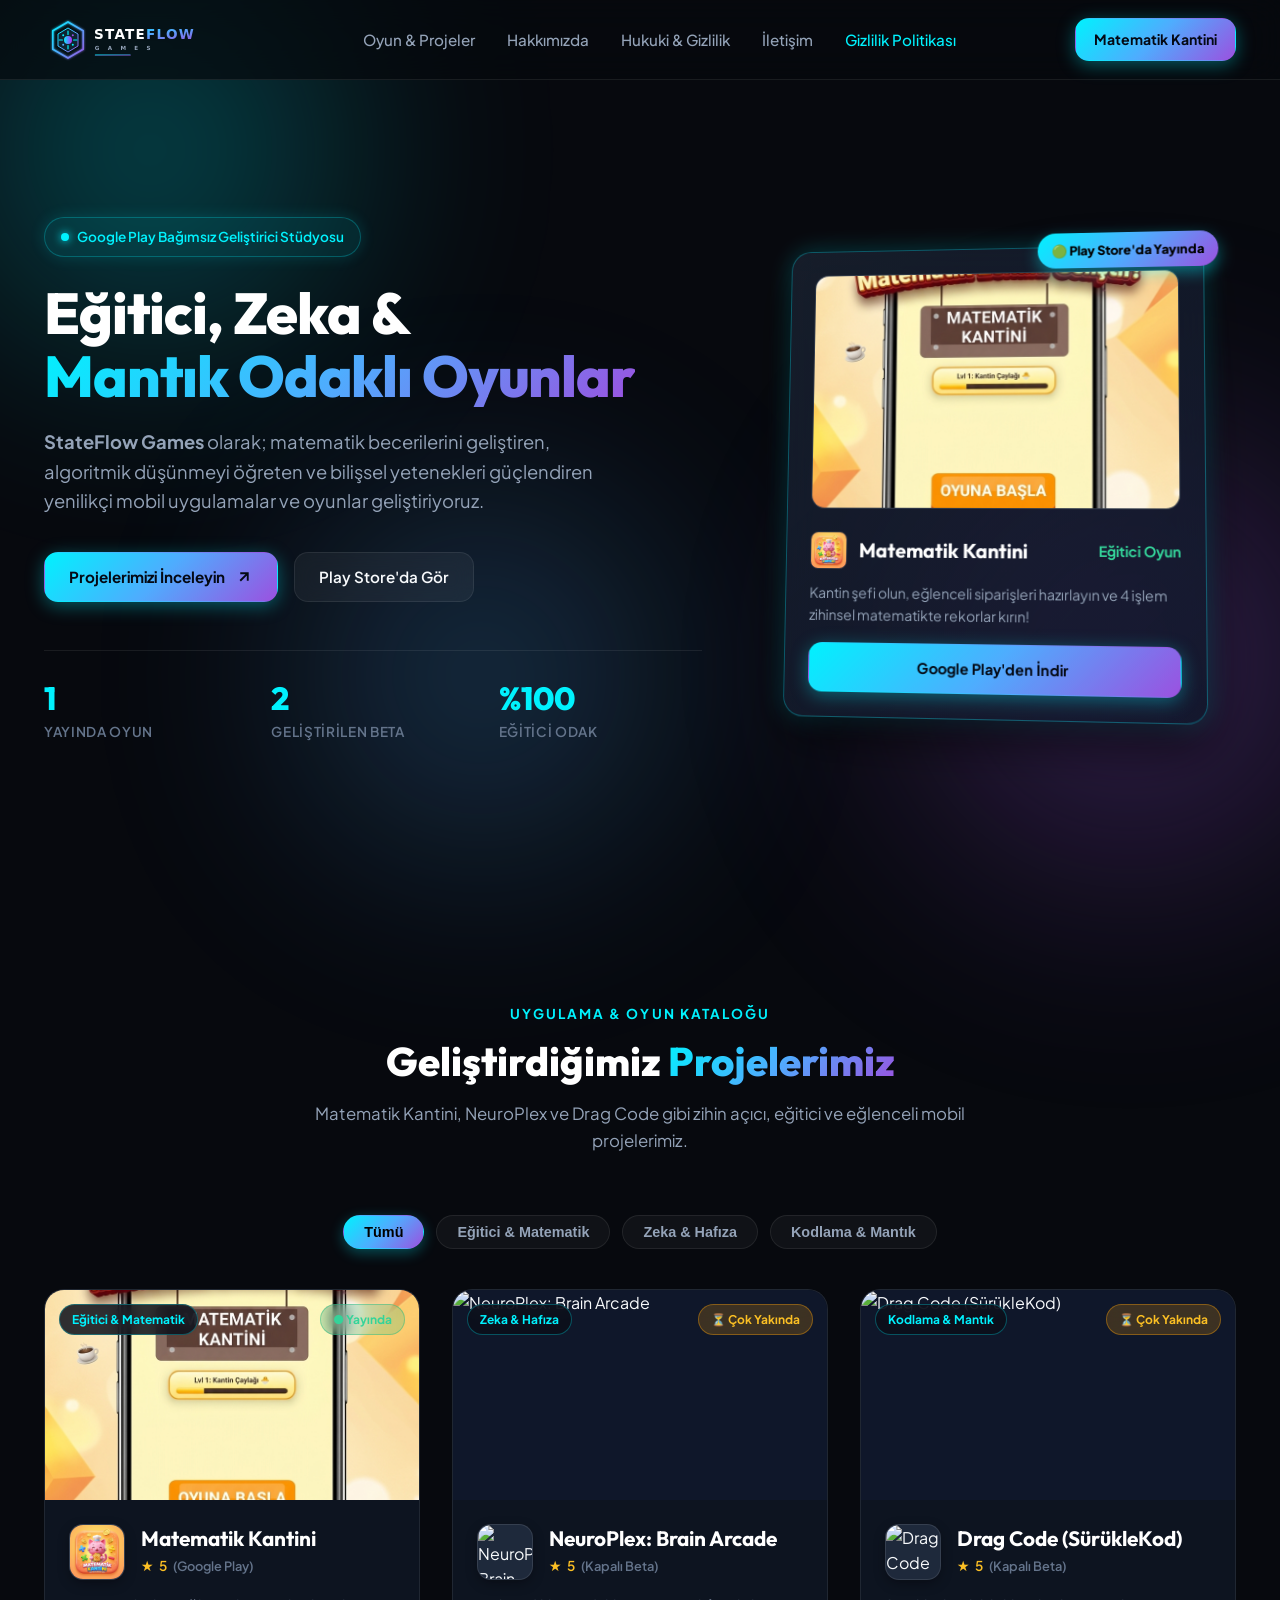
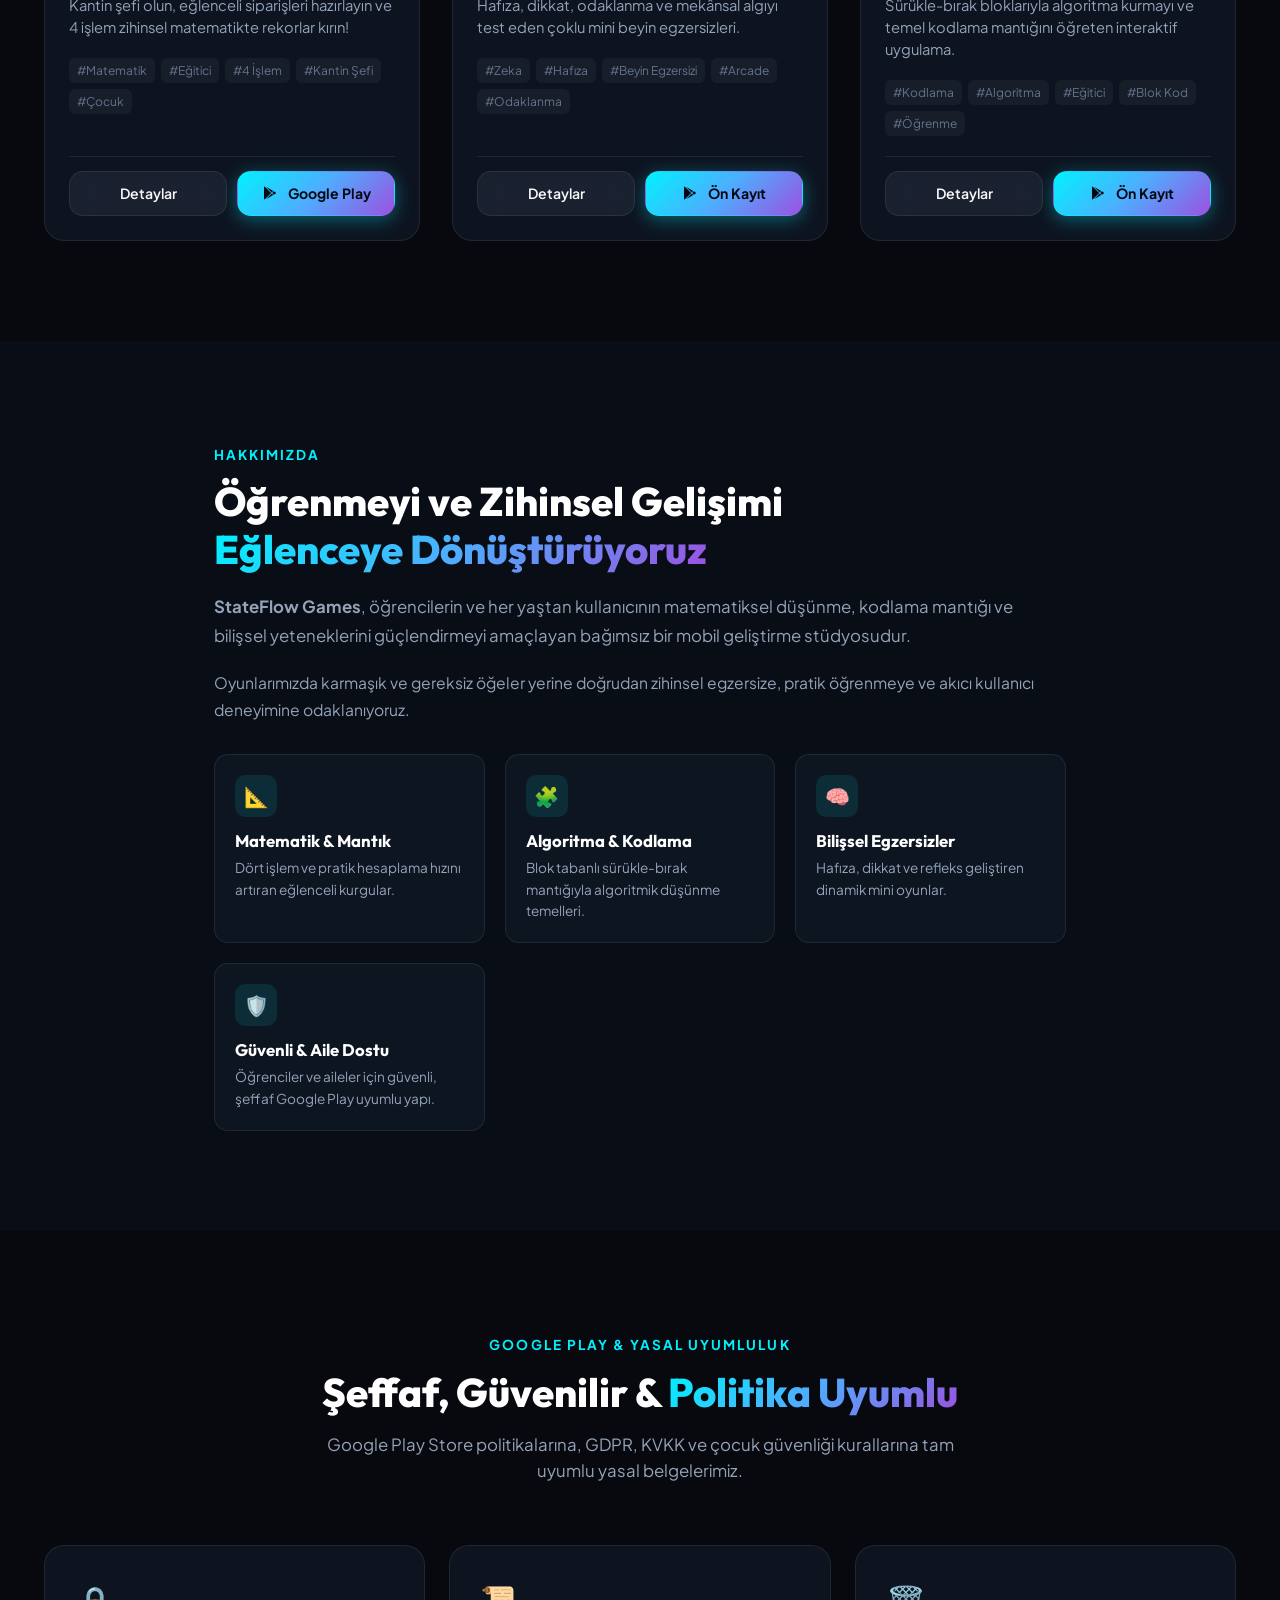
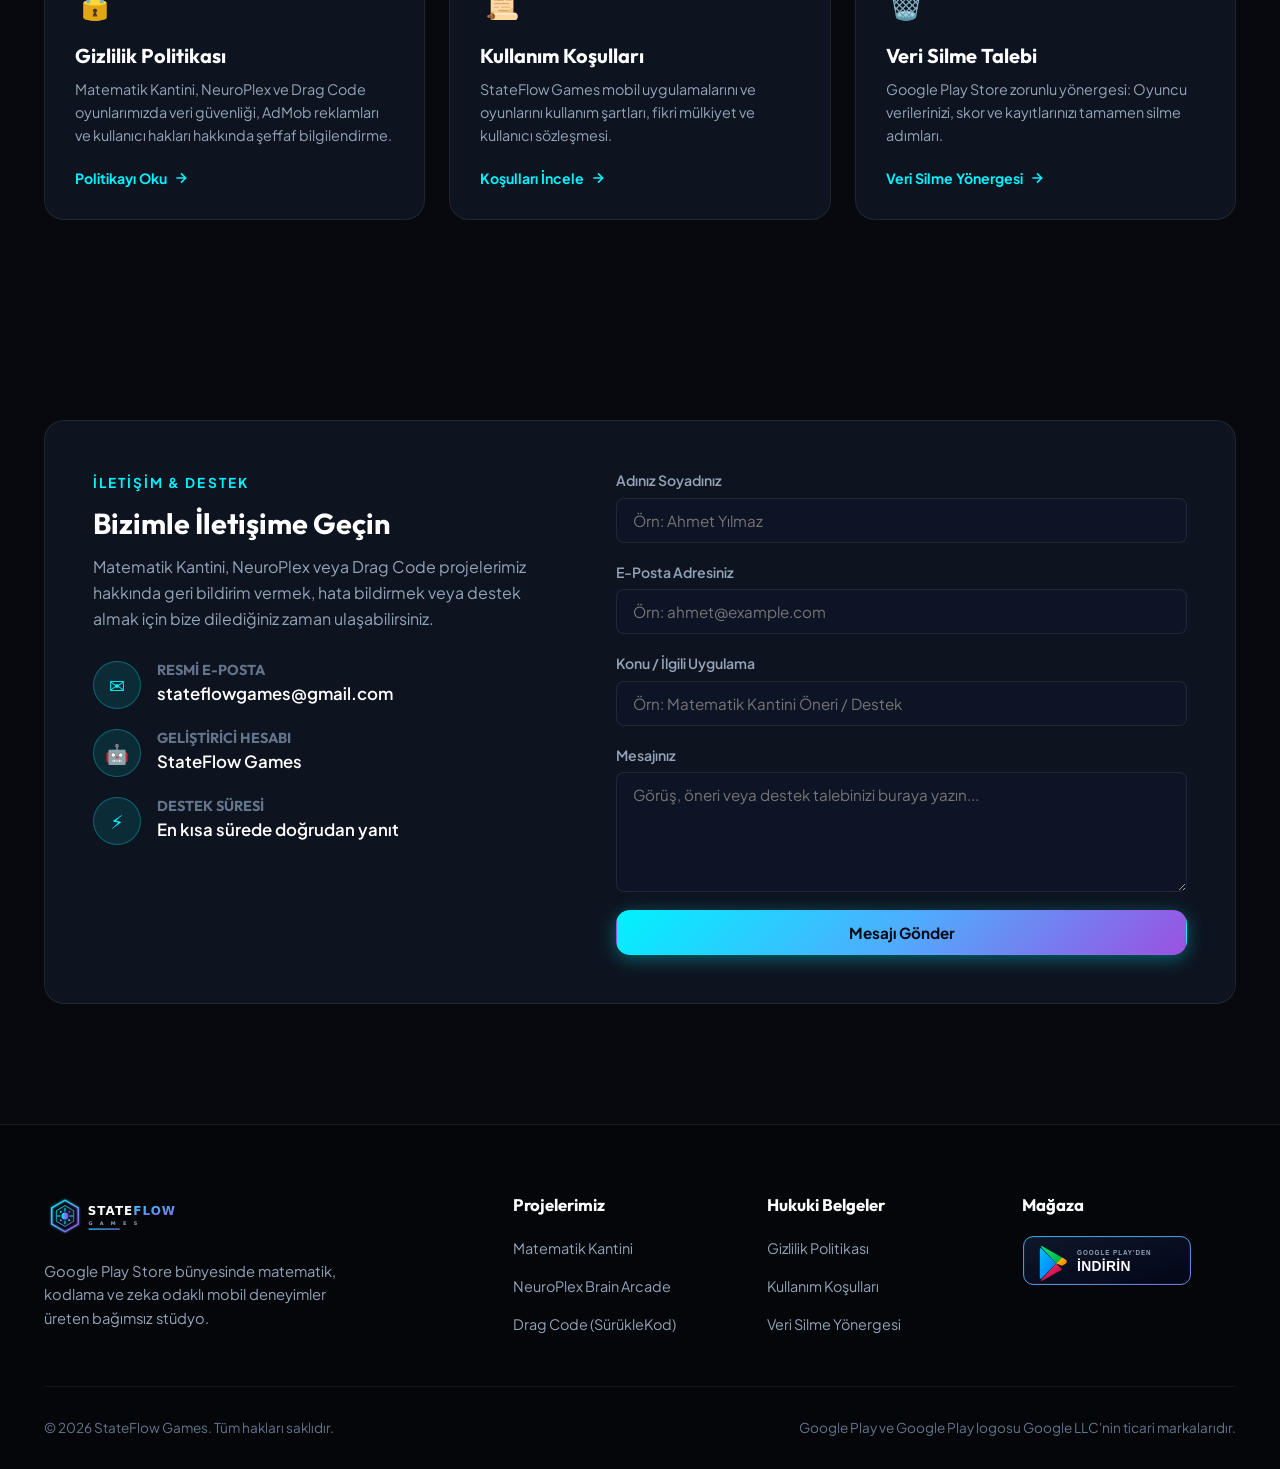
==== index.html @ de021326 "StateFlow Games ilk yayin" ====
<!DOCTYPE html>
<html lang="tr">
<head>
  <meta charset="UTF-8">
  <meta name="viewport" content="width=device-width, initial-scale=1.0">
  <title>StateFlow Games | Eğitici, Zeka & Mantık Mobil Oyunları</title>
  <meta name="description" content="StateFlow Games - Matematik Kantini, NeuroPlex ve Drag Code gibi eğitici, zeka geliştirici ve algoritmik mobil oyun ve uygulamalar.">
  <meta name="keywords" content="StateFlow Games, Matematik Kantini, Neuroplex, Drag Code, Sürükle Kod, Eğitici Oyunlar, Google Play Games">
  
  <!-- Open Graph / Meta -->
  <meta property="og:type" content="website">
  <meta property="og:title" content="StateFlow Games | Mobil Oyun & Uygulama Geliştiricisi">
  <meta property="og:description" content="Matematik, kodlama, zeka ve mantık odaklı mobil oyunlarımızı keşfedin.">
  <meta property="og:image" content="assets/logo.svg">

  <!-- Google Fonts -->
  <link rel="preconnect" href="https://fonts.googleapis.com">
  <link rel="preconnect" href="https://fonts.gstatic.com" crossorigin>
  <link href="https://fonts.googleapis.com/css2?family=Outfit:wght@400;600;700;800;900&family=Plus+Jakarta+Sans:wght@400;500;600;700;800&display=swap" rel="stylesheet">

  <!-- CSS -->
  <link rel="stylesheet" href="css/style.css">
  <link rel="icon" type="image/svg+xml" href="assets/logo.svg">
</head>
<body>

  <!-- Ambient Glow Effects -->
  <div class="ambient-glow glow-1"></div>
  <div class="ambient-glow glow-2"></div>
  <div class="ambient-glow glow-3"></div>

  <!-- Header -->
  <header class="header">
    <div class="container nav-container">
      <a href="index.html" class="logo-wrapper">
        <img src="assets/logo.svg" alt="StateFlow Games Logo" class="logo-img">
      </a>

      <nav>
        <ul class="nav-menu">
          <li><a href="#games" class="nav-link">Oyun & Projeler</a></li>
          <li><a href="#about" class="nav-link">Hakkımızda</a></li>
          <li><a href="#legal" class="nav-link">Hukuki & Gizlilik</a></li>
          <li><a href="#contact" class="nav-link">İletişim</a></li>
          <li><a href="privacy-policy.html" class="nav-link" style="color: var(--accent-cyan);">Gizlilik Politikası</a></li>
        </ul>
      </nav>

      <div class="nav-actions">
        <a href="https://play.google.com/store/apps/details?id=com.muratiumlabs.matematikkantini" target="_blank" rel="noopener noreferrer" class="btn btn-primary" style="padding: 9px 18px; font-size: 0.88rem;">
          Matematik Kantini
        </a>
        <button class="mobile-toggle" aria-label="Menüyü Aç">☰</button>
      </div>
    </div>
  </header>

  <!-- Hero Section -->
  <section class="hero">
    <div class="container hero-grid">
      <div class="hero-content">
        <div class="hero-badge">
          <span class="hero-badge-dot"></span>
          <span>Google Play Bağımsız Geliştirici Stüdyosu</span>
        </div>

        <h1 class="hero-title">
          Eğitici, Zeka & <br>
          <span class="gradient-text">Mantık Odaklı Oyunlar</span>
        </h1>

        <p class="hero-description">
          <strong>StateFlow Games</strong> olarak; matematik becerilerini geliştiren, algoritmik düşünmeyi öğreten ve bilişsel yetenekleri güçlendiren yenilikçi mobil uygulamalar ve oyunlar geliştiriyoruz.
        </p>

        <div class="hero-cta">
          <a href="#games" class="btn btn-primary">
            <span>Projelerimizi İnceleyin</span>
            <svg width="18" height="18" viewBox="0 0 24 24" fill="none" stroke="currentColor" stroke-width="2.5"><path d="M7 17l9.2-9.2M17 17V7H7"/></svg>
          </a>
          <a href="https://play.google.com/store/apps/details?id=com.muratiumlabs.matematikkantini" target="_blank" rel="noopener noreferrer" class="btn btn-secondary">
            <span>Play Store'da Gör</span>
          </a>
        </div>

        <div class="hero-stats">
          <div class="stat-item">
            <h3>1</h3>
            <p>Yayında Oyun</p>
          </div>
          <div class="stat-item">
            <h3>2</h3>
            <p>Geliştirilen Beta</p>
          </div>
          <div class="stat-item">
            <h3>%100</h3>
            <p>Eğitici Odak</p>
          </div>
        </div>
      </div>

      <!-- Hero Visual Card: Matematik Kantini -->
      <div class="hero-visual">
        <div class="visual-card-main">
          <span class="floating-badge">🟢 Play Store'da Yayında</span>
          <img src="assets/matematik-kantini-ss1.jpg" alt="Matematik Kantini Görsel" class="hero-game-cover">
          
          <div style="display: flex; justify-content: space-between; align-items: center; margin-bottom: 12px;">
            <div style="display: flex; align-items: center; gap: 12px;">
              <img src="assets/matematik-kantini-icon.png" alt="Matematik Kantini Logo" style="width: 38px; height: 38px; border-radius: 8px; border: 1px solid rgba(255,255,255,0.1);">
              <h3 style="font-size: 1.25rem;">Matematik Kantini</h3>
            </div>
            <span style="color: #34d399; font-weight: 700; font-size: 0.88rem;">Eğitici Oyun</span>
          </div>
          
          <p style="color: var(--text-muted); font-size: 0.88rem; margin-bottom: 16px;">
            Kantin şefi olun, eğlenceli siparişleri hazırlayın ve 4 işlem zihinsel matematikte rekorlar kırın!
          </p>

          <a href="https://play.google.com/store/apps/details?id=com.muratiumlabs.matematikkantini" target="_blank" rel="noopener noreferrer" class="btn btn-primary" style="width: 100%; font-size: 0.9rem;">
            Google Play'den İndir
          </a>
        </div>
      </div>
    </div>
  </section>

  <!-- Games & Apps Showcase Section -->
  <section id="games" class="section">
    <div class="container">
      <div class="section-header">
        <span class="section-tag">Uygulama & Oyun Kataloğu</span>
        <h2 class="section-title">Geliştirdiğimiz <span class="gradient-text">Projelerimiz</span></h2>
        <p class="section-description">
          Matematik Kantini, NeuroPlex ve Drag Code gibi zihin açıcı, eğitici ve eğlenceli mobil projelerimiz.
        </p>
      </div>

      <!-- Category Filter Tabs -->
      <div class="filter-tabs">
        <button class="filter-btn active" data-filter="all">Tümü</button>
        <button class="filter-btn" data-filter="Eğitici & Matematik">Eğitici & Matematik</button>
        <button class="filter-btn" data-filter="Zeka & Hafıza">Zeka & Hafıza</button>
        <button class="filter-btn" data-filter="Kodlama & Mantık">Kodlama & Mantık</button>
      </div>

      <!-- Dynamic Games Grid (Populated via JS) -->
      <div id="gamesGrid" class="games-grid">
        <!-- Javascript otomatik doldurur -->
      </div>
    </div>
  </section>

  <!-- About Us Section -->
  <section id="about" class="section" style="background: rgba(13, 18, 31, 0.5);">
    <div class="container about-grid" style="grid-template-columns: 1fr; max-width: 900px;">
      <div>
        <span class="section-tag">Hakkımızda</span>
        <h2 class="section-title" style="margin-bottom: 20px;">
          Öğrenmeyi ve Zihinsel Gelişimi <span class="gradient-text">Eğlenceye Dönüştürüyoruz</span>
        </h2>
        <p style="color: var(--text-muted); font-size: 1.05rem; margin-bottom: 20px; line-height: 1.7;">
          <strong>StateFlow Games</strong>, öğrencilerin ve her yaştan kullanıcının matematiksel düşünme, kodlama mantığı ve bilişsel yeteneklerini güçlendirmeyi amaçlayan bağımsız bir mobil geliştirme stüdyosudur.
        </p>
        <p style="color: var(--text-muted); font-size: 0.98rem; line-height: 1.7;">
          Oyunlarımızda karmaşık ve gereksiz öğeler yerine doğrudan zihinsel egzersize, pratik öğrenmeye ve akıcı kullanıcı deneyimine odaklanıyoruz.
        </p>

        <div class="about-features" style="grid-template-columns: repeat(auto-fit, minmax(240px, 1fr));">
          <div class="feature-box">
            <div class="feature-icon">📐</div>
            <h4>Matematik & Mantık</h4>
            <p>Dört işlem ve pratik hesaplama hızını artıran eğlenceli kurgular.</p>
          </div>
          <div class="feature-box">
            <div class="feature-icon">🧩</div>
            <h4>Algoritma & Kodlama</h4>
            <p>Blok tabanlı sürükle-bırak mantığıyla algoritmik düşünme temelleri.</p>
          </div>
          <div class="feature-box">
            <div class="feature-icon">🧠</div>
            <h4>Bilişsel Egzersizler</h4>
            <p>Hafıza, dikkat ve refleks geliştiren dinamik mini oyunlar.</p>
          </div>
          <div class="feature-box">
            <div class="feature-icon">🛡️</div>
            <h4>Güvenli & Aile Dostu</h4>
            <p>Öğrenciler ve aileler için güvenli, şeffaf Google Play uyumlu yapı.</p>
          </div>
        </div>
      </div>
    </div>
  </section>

  <!-- Legal & Google Play Compliance Section -->
  <section id="legal" class="section">
    <div class="container">
      <div class="section-header">
        <span class="section-tag">Google Play & Yasal Uyumluluk</span>
        <h2 class="section-title">Şeffaf, Güvenilir & <span class="gradient-text">Politika Uyumlu</span></h2>
        <p class="section-description">
          Google Play Store politikalarına, GDPR, KVKK ve çocuk güvenliği kurallarına tam uyumlu yasal belgelerimiz.
        </p>
      </div>

      <div class="legal-cards-grid">
        <!-- Privacy Policy Card -->
        <a href="privacy-policy.html" class="legal-card">
          <div class="legal-card-icon">🔒</div>
          <h3>Gizlilik Politikası</h3>
          <p>Matematik Kantini, NeuroPlex ve Drag Code oyunlarımızda veri güvenliği, AdMob reklamları ve kullanıcı hakları hakkında şeffaf bilgilendirme.</p>
          <span class="legal-link-text">
            Politikayı Oku
            <svg width="16" height="16" viewBox="0 0 24 24" fill="none" stroke="currentColor" stroke-width="2.5"><path d="M5 12h14M12 5l7 7-7 7"/></svg>
          </span>
        </a>

        <!-- Terms of Service Card -->
        <a href="terms-of-service.html" class="legal-card">
          <div class="legal-card-icon">📜</div>
          <h3>Kullanım Koşulları</h3>
          <p>StateFlow Games mobil uygulamalarını ve oyunlarını kullanım şartları, fikri mülkiyet ve kullanıcı sözleşmesi.</p>
          <span class="legal-link-text">
            Koşulları İncele
            <svg width="16" height="16" viewBox="0 0 24 24" fill="none" stroke="currentColor" stroke-width="2.5"><path d="M5 12h14M12 5l7 7-7 7"/></svg>
          </span>
        </a>

        <!-- Data Deletion Card -->
        <a href="data-deletion.html" class="legal-card">
          <div class="legal-card-icon">🗑️</div>
          <h3>Veri Silme Talebi</h3>
          <p>Google Play Store zorunlu yönergesi: Oyuncu verilerinizi, skor ve kayıtlarınızı tamamen silme adımları.</p>
          <span class="legal-link-text">
            Veri Silme Yönergesi
            <svg width="16" height="16" viewBox="0 0 24 24" fill="none" stroke="currentColor" stroke-width="2.5"><path d="M5 12h14M12 5l7 7-7 7"/></svg>
          </span>
        </a>
      </div>
    </div>
  </section>

  <!-- Contact & Support Section -->
  <section id="contact" class="section" style="padding-bottom: 60px;">
    <div class="container">
      <div class="contact-grid">
        <div class="contact-info">
          <span class="section-tag">İletişim & Destek</span>
          <h3>Bizimle İletişime Geçin</h3>
          <p>
            Matematik Kantini, NeuroPlex veya Drag Code projelerimiz hakkında geri bildirim vermek, hata bildirmek veya destek almak için bize dilediğiniz zaman ulaşabilirsiniz.
          </p>

          <div class="contact-methods">
            <div class="contact-method-item">
              <div class="contact-icon-circle">✉️</div>
              <div class="contact-method-text">
                <h5>Resmi E-Posta</h5>
                <a href="mailto:stateflowgames@gmail.com">stateflowgames@gmail.com</a>
              </div>
            </div>

            <div class="contact-method-item">
              <div class="contact-icon-circle">🤖</div>
              <div class="contact-method-text">
                <h5>Geliştirici Hesabı</h5>
                <span>StateFlow Games</span>
              </div>
            </div>

            <div class="contact-method-item">
              <div class="contact-icon-circle">⚡</div>
              <div class="contact-method-text">
                <h5>Destek Süresi</h5>
                <span>En kısa sürede doğrudan yanıt</span>
              </div>
            </div>
          </div>
        </div>

        <!-- Interactive Form -->
        <form id="contactForm" class="contact-form">
          <div class="form-group">
            <label for="name">Adınız Soyadınız</label>
            <input type="text" id="name" class="form-input" placeholder="Örn: Ahmet Yılmaz" required>
          </div>

          <div class="form-group">
            <label for="email">E-Posta Adresiniz</label>
            <input type="email" id="email" class="form-input" placeholder="Örn: ahmet@example.com" required>
          </div>

          <div class="form-group">
            <label for="gameSelect">Konu / İlgili Uygulama</label>
            <input type="text" id="gameSelect" class="form-input" placeholder="Örn: Matematik Kantini Öneri / Destek">
          </div>

          <div class="form-group">
            <label for="message">Mesajınız</label>
            <textarea id="message" class="form-textarea" placeholder="Görüş, öneri veya destek talebinizi buraya yazın..." required></textarea>
          </div>

          <button type="submit" class="btn btn-primary" style="width: 100%;">
            Mesajı Gönder
          </button>
        </form>
      </div>
    </div>
  </section>

  <!-- Modal for Game Details -->
  <div id="gameModal" class="modal-overlay">
    <div class="modal-container">
      <button class="modal-close" onclick="closeGameModal()" aria-label="Kapat">✕</button>
      <div id="modalContent"></div>
    </div>
  </div>

  <!-- Footer -->
  <footer class="footer">
    <div class="container">
      <div class="footer-grid">
        <div class="footer-brand">
          <a href="index.html">
            <img src="assets/logo.svg" alt="StateFlow Games" style="height: 42px;">
          </a>
          <p>
            Google Play Store bünyesinde matematik, kodlama ve zeka odaklı mobil deneyimler üreten bağımsız stüdyo.
          </p>
        </div>

        <div class="footer-col">
          <h4>Projelerimiz</h4>
          <ul class="footer-links">
            <li><a href="#games">Matematik Kantini</a></li>
            <li><a href="#games">NeuroPlex Brain Arcade</a></li>
            <li><a href="#games">Drag Code (SürükleKod)</a></li>
          </ul>
        </div>

        <div class="footer-col">
          <h4>Hukuki Belgeler</h4>
          <ul class="footer-links">
            <li><a href="privacy-policy.html">Gizlilik Politikası</a></li>
            <li><a href="terms-of-service.html">Kullanım Koşulları</a></li>
            <li><a href="data-deletion.html">Veri Silme Yönergesi</a></li>
          </ul>
        </div>

        <div class="footer-col">
          <h4>Mağaza</h4>
          <a href="https://play.google.com/store/apps/details?id=com.muratiumlabs.matematikkantini" target="_blank" rel="noopener noreferrer" style="display: block; margin-top: 10px;">
            <img src="assets/google-play-badge.svg" alt="Google Play'den İndirin" style="max-width: 170px; height: auto;">
          </a>
        </div>
      </div>

      <div class="footer-bottom">
        <p>&copy; 2026 StateFlow Games. Tüm hakları saklıdır.</p>
        <p>Google Play ve Google Play logosu Google LLC'nin ticari markalarıdır.</p>
      </div>
    </div>
  </footer>

  <!-- Scripts -->
  <script src="js/games-data.js"></script>
  <script src="js/main.js"></script>
</body>
</html>
---- css/style.css ----
/* ==========================================================================
   StateFlow Games - Modern Game Studio Theme
   ========================================================================== */

:root {
  --bg-primary: #07090e;
  --bg-secondary: #0d121f;
  --bg-card: rgba(17, 24, 39, 0.75);
  --bg-card-hover: rgba(30, 41, 59, 0.9);
  --border-color: rgba(255, 255, 255, 0.08);
  --border-glow: rgba(0, 242, 254, 0.3);
  
  --accent-cyan: #00f2fe;
  --accent-blue: #4facfe;
  --accent-purple: #9b51e0;
  --accent-pink: #f72585;
  --accent-emerald: #10b981;
  
  --gradient-brand: linear-gradient(135deg, #00f2fe 0%, #4facfe 50%, #9b51e0 100%);
  --gradient-card: linear-gradient(180deg, rgba(255,255,255,0.03) 0%, rgba(255,255,255,0.01) 100%);
  --gradient-glow: radial-gradient(circle at center, rgba(0, 242, 254, 0.15) 0%, transparent 70%);

  --text-main: #f8fafc;
  --text-muted: #94a3b8;
  --text-dim: #64748b;

  --font-heading: 'Outfit', 'Plus Jakarta Sans', system-ui, -apple-system, sans-serif;
  --font-body: 'Plus Jakarta Sans', system-ui, -apple-system, sans-serif;

  --radius-sm: 8px;
  --radius-md: 14px;
  --radius-lg: 20px;
  --radius-full: 9999px;

  --shadow-sm: 0 4px 12px rgba(0, 0, 0, 0.3);
  --shadow-glow: 0 0 25px rgba(0, 242, 254, 0.25);
  --shadow-card: 0 10px 30px -10px rgba(0, 0, 0, 0.5);

  --transition-fast: 0.2s ease;
  --transition-normal: 0.3s cubic-bezier(0.16, 1, 0.3, 1);
  --transition-slow: 0.5s cubic-bezier(0.16, 1, 0.3, 1);
}

/* Global Reset */
*, *::before, *::after {
  margin: 0;
  padding: 0;
  box-sizing: border-box;
}

html {
  scroll-behavior: smooth;
  color-scheme: dark;
}

body {
  font-family: var(--font-body);
  background-color: var(--bg-primary);
  color: var(--text-main);
  line-height: 1.6;
  overflow-x: hidden;
  position: relative;
  min-height: 100vh;
}

/* Background Ambient Glows */
.ambient-glow {
  position: fixed;
  border-radius: 50%;
  filter: blur(120px);
  pointer-events: none;
  z-index: -1;
  opacity: 0.45;
}

.glow-1 {
  width: 500px;
  height: 500px;
  top: -100px;
  left: -100px;
  background: radial-gradient(circle, #00f2fe 0%, transparent 70%);
}

.glow-2 {
  width: 600px;
  height: 600px;
  top: 40%;
  right: -150px;
  background: radial-gradient(circle, #9b51e0 0%, transparent 70%);
}

.glow-3 {
  width: 450px;
  height: 450px;
  bottom: 0;
  left: 20%;
  background: radial-gradient(circle, #4facfe 0%, transparent 70%);
}

/* Typography */
h1, h2, h3, h4, h5, h6 {
  font-family: var(--font-heading);
  font-weight: 700;
  color: #ffffff;
  line-height: 1.2;
}

.gradient-text {
  background: var(--gradient-brand);
  -webkit-background-clip: text;
  -webkit-text-fill-color: transparent;
  display: inline-block;
}

a {
  color: var(--accent-cyan);
  text-decoration: none;
  transition: color var(--transition-fast);
}

a:hover {
  color: #ffffff;
}

/* Container */
.container {
  width: 100%;
  max-width: 1240px;
  margin: 0 auto;
  padding: 0 24px;
}

/* ==========================================================================
   Header & Navigation
   ========================================================================== */
.header {
  position: fixed;
  top: 0;
  left: 0;
  width: 100%;
  height: 80px;
  display: flex;
  align-items: center;
  z-index: 1000;
  transition: all var(--transition-normal);
  background: rgba(7, 9, 14, 0.7);
  backdrop-filter: blur(16px);
  -webkit-backdrop-filter: blur(16px);
  border-bottom: 1px solid var(--border-color);
}

.header.scrolled {
  height: 70px;
  background: rgba(7, 9, 14, 0.92);
  border-bottom-color: rgba(0, 242, 254, 0.2);
  box-shadow: 0 10px 30px rgba(0, 0, 0, 0.5);
}

.nav-container {
  display: flex;
  justify-content: space-between;
  align-items: center;
}

.logo-wrapper {
  display: flex;
  align-items: center;
  text-decoration: none;
}

.logo-img {
  height: 48px;
  width: auto;
  transition: transform var(--transition-normal);
}

.logo-wrapper:hover .logo-img {
  transform: scale(1.03);
}

.nav-menu {
  display: flex;
  align-items: center;
  list-style: none;
  gap: 32px;
}

.nav-link {
  font-size: 0.95rem;
  font-weight: 500;
  color: var(--text-muted);
  position: relative;
  padding: 6px 0;
  transition: color var(--transition-fast);
}

.nav-link:hover, .nav-link.active {
  color: #ffffff;
}

.nav-link::after {
  content: '';
  position: absolute;
  bottom: 0;
  left: 0;
  width: 0%;
  height: 2px;
  background: var(--gradient-brand);
  transition: width var(--transition-normal);
}

.nav-link:hover::after, .nav-link.active::after {
  width: 100%;
}

.nav-actions {
  display: flex;
  align-items: center;
  gap: 16px;
}

/* Mobile Toggle */
.mobile-toggle {
  display: none;
  background: transparent;
  border: none;
  color: var(--text-main);
  font-size: 1.5rem;
  cursor: pointer;
  padding: 8px;
}

/* ==========================================================================
   Buttons
   ========================================================================== */
.btn {
  display: inline-flex;
  align-items: center;
  justify-content: center;
  gap: 10px;
  font-family: var(--font-body);
  font-weight: 600;
  font-size: 0.95rem;
  padding: 12px 24px;
  border-radius: var(--radius-md);
  cursor: pointer;
  transition: all var(--transition-normal);
  text-decoration: none;
  border: 1px solid transparent;
}

.btn-primary {
  background: var(--gradient-brand);
  color: #040914;
  font-weight: 700;
  box-shadow: 0 4px 18px rgba(0, 242, 254, 0.35);
}

.btn-primary:hover {
  transform: translateY(-2px);
  box-shadow: 0 8px 25px rgba(0, 242, 254, 0.55);
  color: #000000;
}

.btn-secondary {
  background: rgba(255, 255, 255, 0.05);
  color: var(--text-main);
  border-color: var(--border-color);
  backdrop-filter: blur(10px);
}

.btn-secondary:hover {
  background: rgba(255, 255, 255, 0.1);
  border-color: var(--accent-cyan);
  color: #ffffff;
  transform: translateY(-2px);
}

.btn-play-store {
  background: #0f172a;
  border: 1px solid rgba(0, 242, 254, 0.3);
  color: #ffffff;
  padding: 10px 20px;
  border-radius: var(--radius-md);
  box-shadow: var(--shadow-sm);
}

.btn-play-store:hover {
  border-color: var(--accent-cyan);
  box-shadow: var(--shadow-glow);
  transform: translateY(-2px);
}

.btn-play-store img {
  height: 24px;
}

/* ==========================================================================
   Hero Section
   ========================================================================== */
.hero {
  position: relative;
  min-height: 100vh;
  display: flex;
  align-items: center;
  padding: 140px 0 80px;
  overflow: hidden;
}

.hero-grid {
  display: grid;
  grid-template-columns: 1.15fr 0.85fr;
  gap: 48px;
  align-items: center;
}

.hero-badge {
  display: inline-flex;
  align-items: center;
  gap: 8px;
  padding: 8px 16px;
  background: rgba(0, 242, 254, 0.08);
  border: 1px solid rgba(0, 242, 254, 0.25);
  border-radius: var(--radius-full);
  font-size: 0.85rem;
  font-weight: 600;
  color: var(--accent-cyan);
  margin-bottom: 24px;
  box-shadow: 0 0 15px rgba(0, 242, 254, 0.15);
}

.hero-badge-dot {
  width: 8px;
  height: 8px;
  background-color: var(--accent-cyan);
  border-radius: 50%;
  box-shadow: 0 0 8px var(--accent-cyan);
  animation: pulse 2s infinite;
}

@keyframes pulse {
  0% { transform: scale(0.9); opacity: 0.7; }
  50% { transform: scale(1.3); opacity: 1; }
  100% { transform: scale(0.9); opacity: 0.7; }
}

.hero-title {
  font-size: 3.6rem;
  font-weight: 800;
  letter-spacing: -0.02em;
  margin-bottom: 20px;
  line-height: 1.1;
}

.hero-description {
  font-size: 1.15rem;
  color: var(--text-muted);
  max-width: 580px;
  margin-bottom: 36px;
}

.hero-cta {
  display: flex;
  flex-wrap: wrap;
  gap: 16px;
  margin-bottom: 48px;
}

.hero-stats {
  display: grid;
  grid-template-columns: repeat(3, 1fr);
  gap: 24px;
  padding-top: 28px;
  border-top: 1px solid var(--border-color);
}

.stat-item h3 {
  font-size: 2rem;
  font-weight: 800;
  color: var(--accent-cyan);
  margin-bottom: 4px;
}

.stat-item p {
  font-size: 0.85rem;
  color: var(--text-dim);
  text-transform: uppercase;
  letter-spacing: 0.05em;
  font-weight: 600;
}

/* Hero Visual Showcase */
.hero-visual {
  position: relative;
  display: flex;
  justify-content: center;
  align-items: center;
}

.visual-card-main {
  position: relative;
  width: 100%;
  max-width: 420px;
  background: linear-gradient(135deg, rgba(30, 41, 59, 0.6) 0%, rgba(15, 23, 42, 0.8) 100%);
  border: 1px solid var(--border-glow);
  border-radius: var(--radius-lg);
  padding: 24px;
  box-shadow: 0 20px 50px rgba(0, 0, 0, 0.6), var(--shadow-glow);
  backdrop-filter: blur(20px);
  transform: perspective(1000px) rotateY(-5deg) rotateX(4deg);
  transition: transform var(--transition-slow);
}

.visual-card-main:hover {
  transform: perspective(1000px) rotateY(0deg) rotateX(0deg) translateY(-8px);
}

.hero-game-cover {
  width: 100%;
  height: 240px;
  border-radius: var(--radius-md);
  object-fit: cover;
  background: #1e293b;
  margin-bottom: 16px;
  border: 1px solid var(--border-color);
}

.floating-badge {
  position: absolute;
  top: -15px;
  right: -15px;
  background: var(--gradient-brand);
  color: #000;
  font-weight: 800;
  font-size: 0.8rem;
  padding: 8px 14px;
  border-radius: var(--radius-full);
  box-shadow: 0 6px 16px rgba(0, 242, 254, 0.4);
  animation: float 4s ease-in-out infinite;
}

@keyframes float {
  0%, 100% { transform: translateY(0); }
  50% { transform: translateY(-10px); }
}

/* ==========================================================================
   Section Layouts
   ========================================================================== */
.section {
  padding: 100px 0;
  position: relative;
}

.section-header {
  text-align: center;
  max-width: 680px;
  margin: 0 auto 60px;
}

.section-tag {
  display: inline-block;
  font-size: 0.85rem;
  font-weight: 700;
  text-transform: uppercase;
  letter-spacing: 0.15em;
  color: var(--accent-cyan);
  margin-bottom: 12px;
}

.section-title {
  font-size: 2.5rem;
  font-weight: 800;
  margin-bottom: 16px;
}

.section-description {
  font-size: 1.05rem;
  color: var(--text-muted);
}

/* ==========================================================================
   Games Showcase Section
   ========================================================================== */
.filter-tabs {
  display: flex;
  justify-content: center;
  gap: 12px;
  margin-bottom: 40px;
  flex-wrap: wrap;
}

.filter-btn {
  background: rgba(255, 255, 255, 0.04);
  border: 1px solid var(--border-color);
  color: var(--text-muted);
  padding: 8px 20px;
  border-radius: var(--radius-full);
  font-size: 0.9rem;
  font-weight: 600;
  cursor: pointer;
  transition: all var(--transition-fast);
}

.filter-btn:hover, .filter-btn.active {
  background: var(--gradient-brand);
  color: #000000;
  border-color: transparent;
  font-weight: 700;
  box-shadow: 0 4px 14px rgba(0, 242, 254, 0.3);
}

.games-grid {
  display: grid;
  grid-template-columns: repeat(auto-fill, minmax(340px, 1fr));
  gap: 32px;
}

/* Game Card */
.game-card {
  background: var(--bg-card);
  border: 1px solid var(--border-color);
  border-radius: var(--radius-lg);
  overflow: hidden;
  transition: all var(--transition-normal);
  display: flex;
  flex-direction: column;
  position: relative;
  backdrop-filter: blur(12px);
}

.game-card:hover {
  transform: translateY(-8px);
  border-color: var(--border-glow);
  box-shadow: 0 20px 40px -15px rgba(0, 242, 254, 0.2);
}

.game-media {
  position: relative;
  width: 100%;
  height: 210px;
  overflow: hidden;
  background: #0f172a;
}

.game-banner {
  width: 100%;
  height: 100%;
  object-fit: cover;
  transition: transform var(--transition-slow);
}

.game-card:hover .game-banner {
  transform: scale(1.06);
}

.game-category-tag {
  position: absolute;
  top: 14px;
  left: 14px;
  background: rgba(11, 15, 25, 0.85);
  backdrop-filter: blur(8px);
  color: var(--accent-cyan);
  font-size: 0.75rem;
  font-weight: 700;
  padding: 5px 12px;
  border-radius: var(--radius-full);
  border: 1px solid rgba(0, 242, 254, 0.3);
}

.game-status-tag {
  position: absolute;
  top: 14px;
  right: 14px;
  font-size: 0.75rem;
  font-weight: 700;
  padding: 5px 12px;
  border-radius: var(--radius-full);
  backdrop-filter: blur(8px);
}

.status-live {
  background: rgba(16, 185, 129, 0.2);
  color: #34d399;
  border: 1px solid rgba(16, 185, 129, 0.4);
}

.status-soon {
  background: rgba(245, 158, 11, 0.2);
  color: #fbbf24;
  border: 1px solid rgba(245, 158, 11, 0.4);
}

.game-body {
  padding: 24px;
  display: flex;
  flex-direction: column;
  flex-grow: 1;
}

.game-header-info {
  display: flex;
  align-items: center;
  gap: 16px;
  margin-bottom: 14px;
}

.game-icon {
  width: 56px;
  height: 56px;
  border-radius: 14px;
  object-fit: cover;
  box-shadow: var(--shadow-sm);
  border: 1px solid rgba(255, 255, 255, 0.1);
  background: #1e293b;
  flex-shrink: 0;
}

.game-title {
  font-size: 1.3rem;
  font-weight: 700;
  margin-bottom: 4px;
}

.game-rating {
  display: flex;
  align-items: center;
  gap: 6px;
  font-size: 0.85rem;
  color: #fbbf24;
  font-weight: 600;
}

.game-desc {
  font-size: 0.92rem;
  color: var(--text-muted);
  margin-bottom: 20px;
  line-height: 1.5;
  display: -webkit-box;
  -webkit-line-clamp: 3;
  -webkit-box-orient: vertical;
  overflow: hidden;
}

.game-tags {
  display: flex;
  flex-wrap: wrap;
  gap: 6px;
  margin-bottom: 20px;
}

.game-tag {
  background: rgba(255, 255, 255, 0.04);
  color: var(--text-dim);
  font-size: 0.75rem;
  padding: 3px 8px;
  border-radius: 6px;
}

.game-footer {
  margin-top: auto;
  display: flex;
  gap: 10px;
  padding-top: 14px;
  border-top: 1px solid var(--border-color);
}

.game-footer .btn {
  flex: 1;
  font-size: 0.88rem;
  padding: 10px 14px;
}

/* ==========================================================================
   About Studio Section
   ========================================================================== */
.about-grid {
  display: grid;
  grid-template-columns: 1fr 1fr;
  gap: 60px;
  align-items: center;
}

.about-features {
  display: grid;
  grid-template-columns: 1fr 1fr;
  gap: 20px;
  margin-top: 30px;
}

.feature-box {
  background: var(--bg-card);
  border: 1px solid var(--border-color);
  padding: 20px;
  border-radius: var(--radius-md);
  transition: transform var(--transition-normal);
}

.feature-box:hover {
  transform: translateY(-4px);
  border-color: var(--accent-cyan);
}

.feature-icon {
  width: 42px;
  height: 42px;
  border-radius: 10px;
  background: rgba(0, 242, 254, 0.1);
  color: var(--accent-cyan);
  display: flex;
  align-items: center;
  justify-content: center;
  font-size: 1.25rem;
  margin-bottom: 14px;
}

.feature-box h4 {
  font-size: 1.05rem;
  margin-bottom: 6px;
}

.feature-box p {
  font-size: 0.85rem;
  color: var(--text-muted);
}

/* ==========================================================================
   Legal Hub Cards (Privacy & Compliance Preview)
   ========================================================================== */
.legal-cards-grid {
  display: grid;
  grid-template-columns: repeat(auto-fit, minmax(280px, 1fr));
  gap: 24px;
}

.legal-card {
  background: var(--bg-card);
  border: 1px solid var(--border-color);
  padding: 30px;
  border-radius: var(--radius-lg);
  text-decoration: none;
  transition: all var(--transition-normal);
  display: flex;
  flex-direction: column;
}

.legal-card:hover {
  border-color: var(--accent-cyan);
  transform: translateY(-6px);
  box-shadow: var(--shadow-glow);
}

.legal-card-icon {
  font-size: 2rem;
  margin-bottom: 16px;
  color: var(--accent-cyan);
}

.legal-card h3 {
  font-size: 1.25rem;
  margin-bottom: 10px;
  color: #ffffff;
}

.legal-card p {
  font-size: 0.9rem;
  color: var(--text-muted);
  margin-bottom: 20px;
  flex-grow: 1;
}

.legal-link-text {
  font-size: 0.88rem;
  font-weight: 700;
  color: var(--accent-cyan);
  display: flex;
  align-items: center;
  gap: 6px;
}

/* ==========================================================================
   Contact & Support
   ========================================================================== */
.contact-grid {
  display: grid;
  grid-template-columns: 1fr 1.2fr;
  gap: 48px;
  background: var(--bg-card);
  border: 1px solid var(--border-color);
  border-radius: var(--radius-lg);
  padding: 48px;
  backdrop-filter: blur(16px);
}

.contact-info h3 {
  font-size: 1.8rem;
  margin-bottom: 14px;
}

.contact-info p {
  color: var(--text-muted);
  margin-bottom: 30px;
}

.contact-methods {
  display: flex;
  flex-direction: column;
  gap: 20px;
}

.contact-method-item {
  display: flex;
  align-items: center;
  gap: 16px;
}

.contact-icon-circle {
  width: 48px;
  height: 48px;
  border-radius: 50%;
  background: rgba(0, 242, 254, 0.1);
  border: 1px solid rgba(0, 242, 254, 0.3);
  display: flex;
  align-items: center;
  justify-content: center;
  color: var(--accent-cyan);
  font-size: 1.2rem;
}

.contact-method-text h5 {
  font-size: 0.9rem;
  color: var(--text-dim);
  text-transform: uppercase;
  margin-bottom: 2px;
}

.contact-method-text a, .contact-method-text span {
  font-size: 1.05rem;
  font-weight: 600;
  color: #ffffff;
}

/* Form */
.contact-form {
  display: flex;
  flex-direction: column;
  gap: 18px;
}

.form-group {
  display: flex;
  flex-direction: column;
  gap: 6px;
}

.form-group label {
  font-size: 0.88rem;
  font-weight: 600;
  color: var(--text-muted);
}

.form-input, .form-textarea {
  width: 100%;
  background: rgba(15, 23, 42, 0.6);
  border: 1px solid var(--border-color);
  border-radius: var(--radius-sm);
  padding: 12px 16px;
  color: #ffffff;
  font-family: inherit;
  font-size: 0.95rem;
  transition: all var(--transition-fast);
}

.form-input:focus, .form-textarea:focus {
  outline: none;
  border-color: var(--accent-cyan);
  box-shadow: 0 0 12px rgba(0, 242, 254, 0.2);
  background: rgba(15, 23, 42, 0.9);
}

.form-textarea {
  min-height: 120px;
  resize: vertical;
}

/* ==========================================================================
   Legal Document Detail Pages (Privacy, Terms, Data Deletion)
   ========================================================================== */
.legal-page-header {
  padding: 140px 0 50px;
  text-align: center;
  background: linear-gradient(180deg, rgba(0, 242, 254, 0.05) 0%, transparent 100%);
  border-bottom: 1px solid var(--border-color);
}

.legal-badge {
  display: inline-block;
  background: rgba(0, 242, 254, 0.1);
  color: var(--accent-cyan);
  font-size: 0.85rem;
  font-weight: 700;
  padding: 6px 16px;
  border-radius: var(--radius-full);
  margin-bottom: 16px;
  border: 1px solid rgba(0, 242, 254, 0.3);
}

.legal-page-content {
  padding: 60px 0 100px;
}

.legal-article {
  background: var(--bg-card);
  border: 1px solid var(--border-color);
  border-radius: var(--radius-lg);
  padding: 50px;
  max-width: 900px;
  margin: 0 auto;
  backdrop-filter: blur(16px);
}

.legal-article h2 {
  font-size: 1.6rem;
  margin: 36px 0 16px;
  color: var(--accent-cyan);
  border-bottom: 1px solid var(--border-color);
  padding-bottom: 10px;
}

.legal-article h3 {
  font-size: 1.25rem;
  margin: 24px 0 10px;
  color: #ffffff;
}

.legal-article p {
  color: var(--text-muted);
  margin-bottom: 16px;
  font-size: 1rem;
  line-height: 1.7;
}

.legal-article ul, .legal-article ol {
  color: var(--text-muted);
  margin: 0 0 20px 24px;
  line-height: 1.7;
}

.legal-article li {
  margin-bottom: 8px;
}

.legal-box-highlight {
  background: rgba(0, 242, 254, 0.05);
  border-left: 4px solid var(--accent-cyan);
  padding: 16px 20px;
  border-radius: 0 var(--radius-md) var(--radius-md) 0;
  margin: 24px 0;
}

.legal-box-highlight p {
  margin-bottom: 0;
  color: #ffffff;
}

/* ==========================================================================
   Modal (Game Screenshots / Details)
   ========================================================================== */
.modal-overlay {
  position: fixed;
  top: 0;
  left: 0;
  width: 100%;
  height: 100%;
  background: rgba(0, 0, 0, 0.85);
  backdrop-filter: blur(8px);
  z-index: 2000;
  display: flex;
  align-items: center;
  justify-content: center;
  padding: 20px;
  opacity: 0;
  visibility: hidden;
  transition: all var(--transition-normal);
}

.modal-overlay.active {
  opacity: 1;
  visibility: visible;
}

.modal-container {
  background: var(--bg-secondary);
  border: 1px solid var(--border-glow);
  border-radius: var(--radius-lg);
  max-width: 750px;
  width: 100%;
  max-height: 90vh;
  overflow-y: auto;
  padding: 32px;
  position: relative;
  box-shadow: 0 25px 60px rgba(0, 0, 0, 0.8), var(--shadow-glow);
  transform: scale(0.95);
  transition: transform var(--transition-normal);
}

.modal-overlay.active .modal-container {
  transform: scale(1);
}

.modal-close {
  position: absolute;
  top: 20px;
  right: 20px;
  background: rgba(255, 255, 255, 0.1);
  border: none;
  color: #ffffff;
  width: 36px;
  height: 36px;
  border-radius: 50%;
  font-size: 1.2rem;
  cursor: pointer;
  display: flex;
  align-items: center;
  justify-content: center;
  transition: background var(--transition-fast);
}

.modal-close:hover {
  background: var(--accent-pink);
}

/* ==========================================================================
   Footer
   ========================================================================== */
.footer {
  background: #04060a;
  border-top: 1px solid var(--border-color);
  padding: 70px 0 30px;
  margin-top: 60px;
}

.footer-grid {
  display: grid;
  grid-template-columns: 2fr 1fr 1fr 1fr;
  gap: 40px;
  margin-bottom: 50px;
}

.footer-brand p {
  color: var(--text-muted);
  font-size: 0.92rem;
  max-width: 320px;
  margin-top: 16px;
}

.footer-col h4 {
  font-size: 1.05rem;
  font-weight: 700;
  margin-bottom: 20px;
  color: #ffffff;
}

.footer-links {
  list-style: none;
  display: flex;
  flex-direction: column;
  gap: 12px;
}

.footer-links a {
  color: var(--text-muted);
  font-size: 0.9rem;
  transition: color var(--transition-fast);
}

.footer-links a:hover {
  color: var(--accent-cyan);
}

.footer-bottom {
  display: flex;
  justify-content: space-between;
  align-items: center;
  padding-top: 30px;
  border-top: 1px solid rgba(255, 255, 255, 0.05);
  font-size: 0.85rem;
  color: var(--text-dim);
}

/* ==========================================================================
   Responsive Breakpoints
   ========================================================================== */
@media (max-width: 1024px) {
  .hero-grid {
    grid-template-columns: 1fr;
    text-align: center;
  }

  .hero-description {
    margin-left: auto;
    margin-right: auto;
  }

  .hero-cta {
    justify-content: center;
  }

  .hero-stats {
    max-width: 500px;
    margin: 0 auto;
  }

  .hero-visual {
    margin-top: 20px;
  }

  .about-grid {
    grid-template-columns: 1fr;
  }

  .contact-grid {
    grid-template-columns: 1fr;
    padding: 30px;
  }

  .footer-grid {
    grid-template-columns: 1fr 1fr;
  }
}

@media (max-width: 768px) {
  .mobile-toggle {
    display: block;
  }

  .nav-menu {
    position: fixed;
    top: 80px;
    left: 0;
    width: 100%;
    background: rgba(7, 9, 14, 0.98);
    backdrop-filter: blur(20px);
    flex-direction: column;
    padding: 30px 24px;
    gap: 20px;
    border-bottom: 1px solid var(--border-glow);
    transform: translateY(-150%);
    opacity: 0;
    transition: all var(--transition-normal);
  }

  .nav-menu.open {
    transform: translateY(0);
    opacity: 1;
  }

  .hero-title {
    font-size: 2.6rem;
  }

  .games-grid {
    grid-template-columns: 1fr;
  }

  .legal-article {
    padding: 24px 18px;
  }

  .footer-grid {
    grid-template-columns: 1fr;
  }

  .footer-bottom {
    flex-direction: column;
    gap: 16px;
    text-align: center;
  }
}
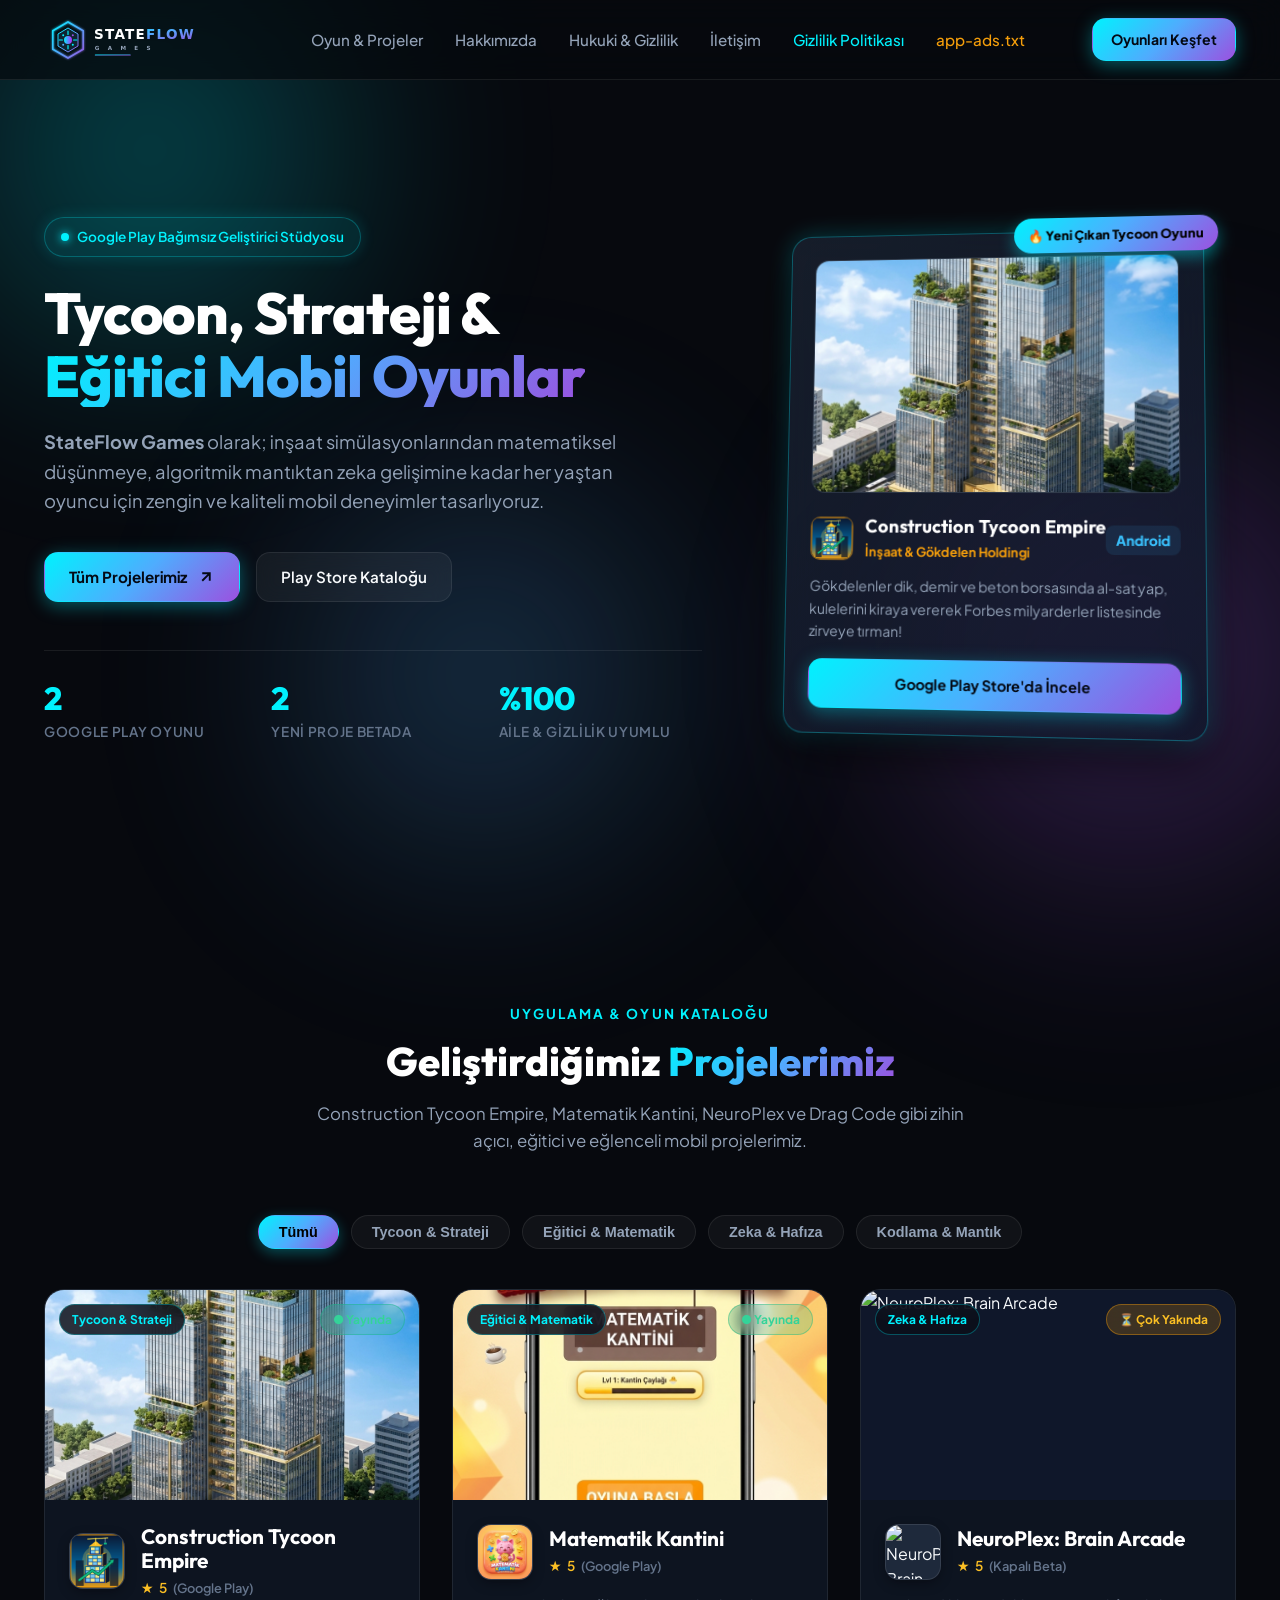
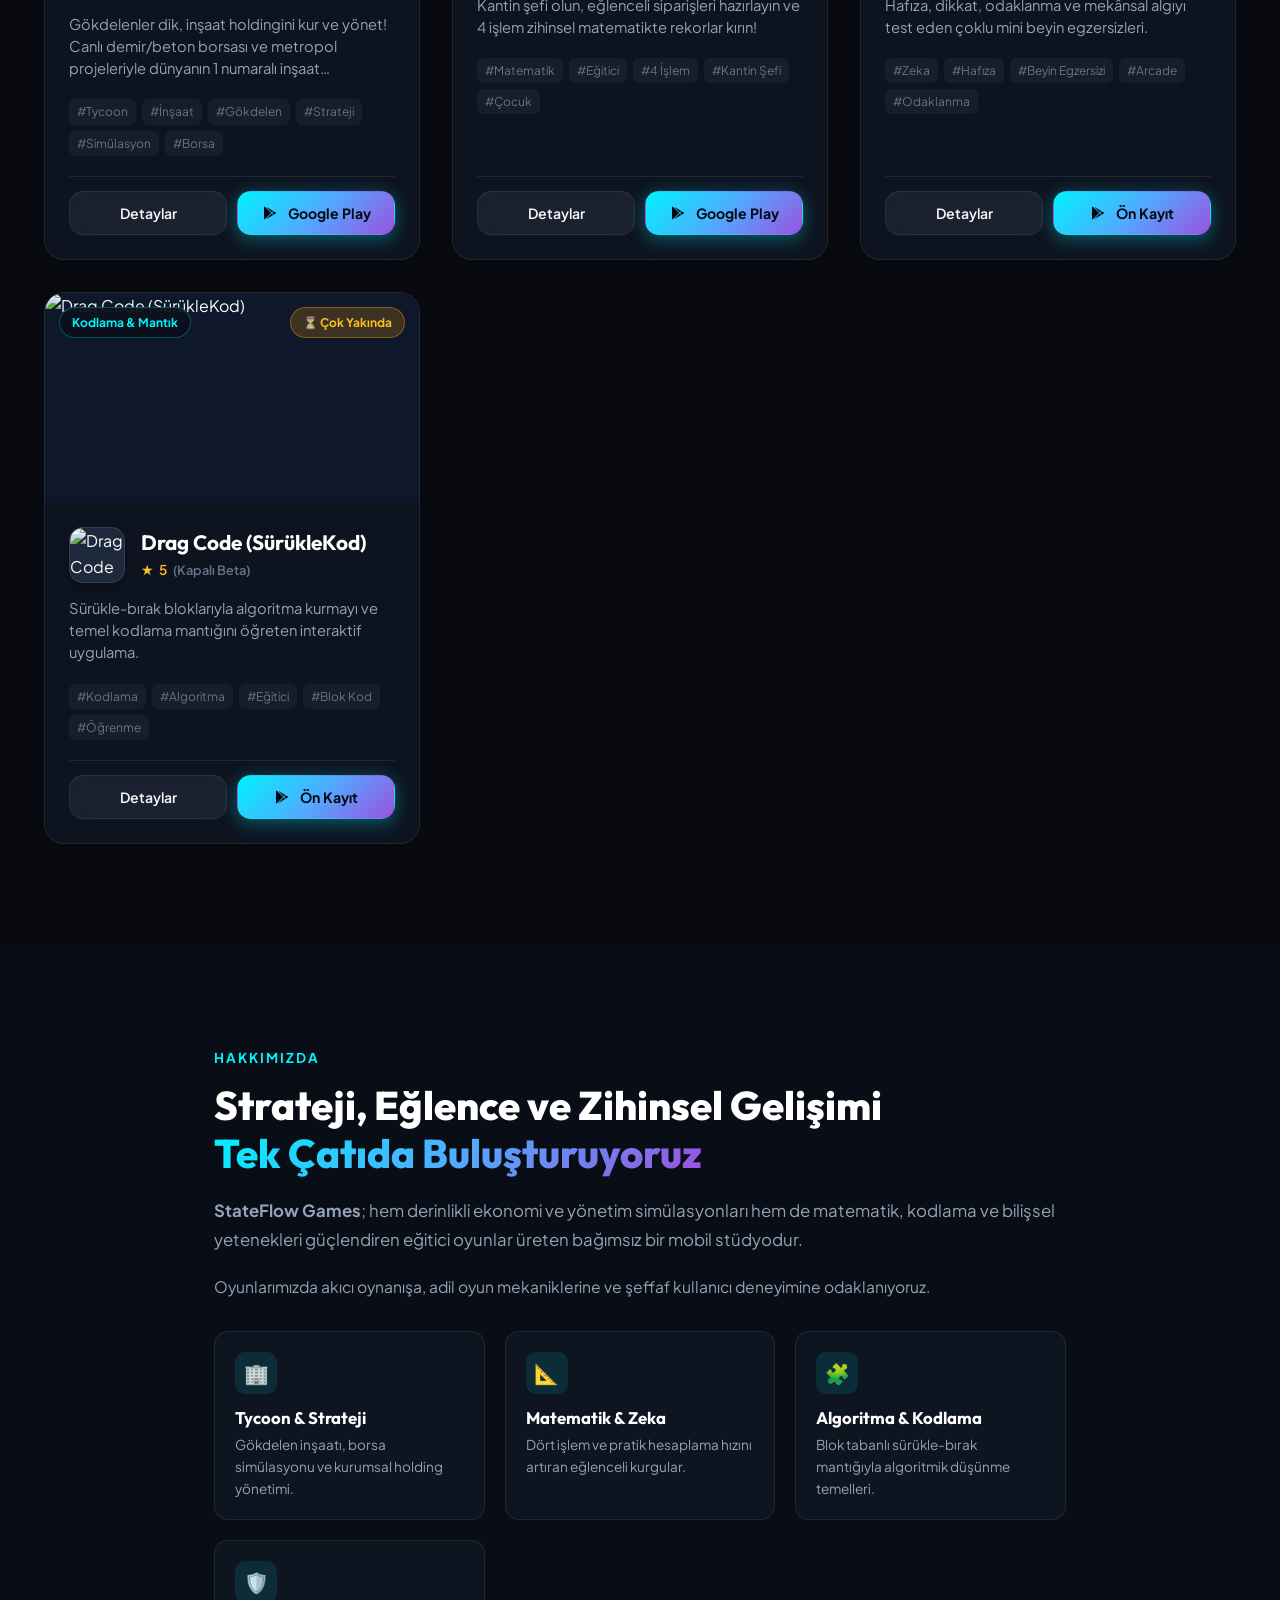
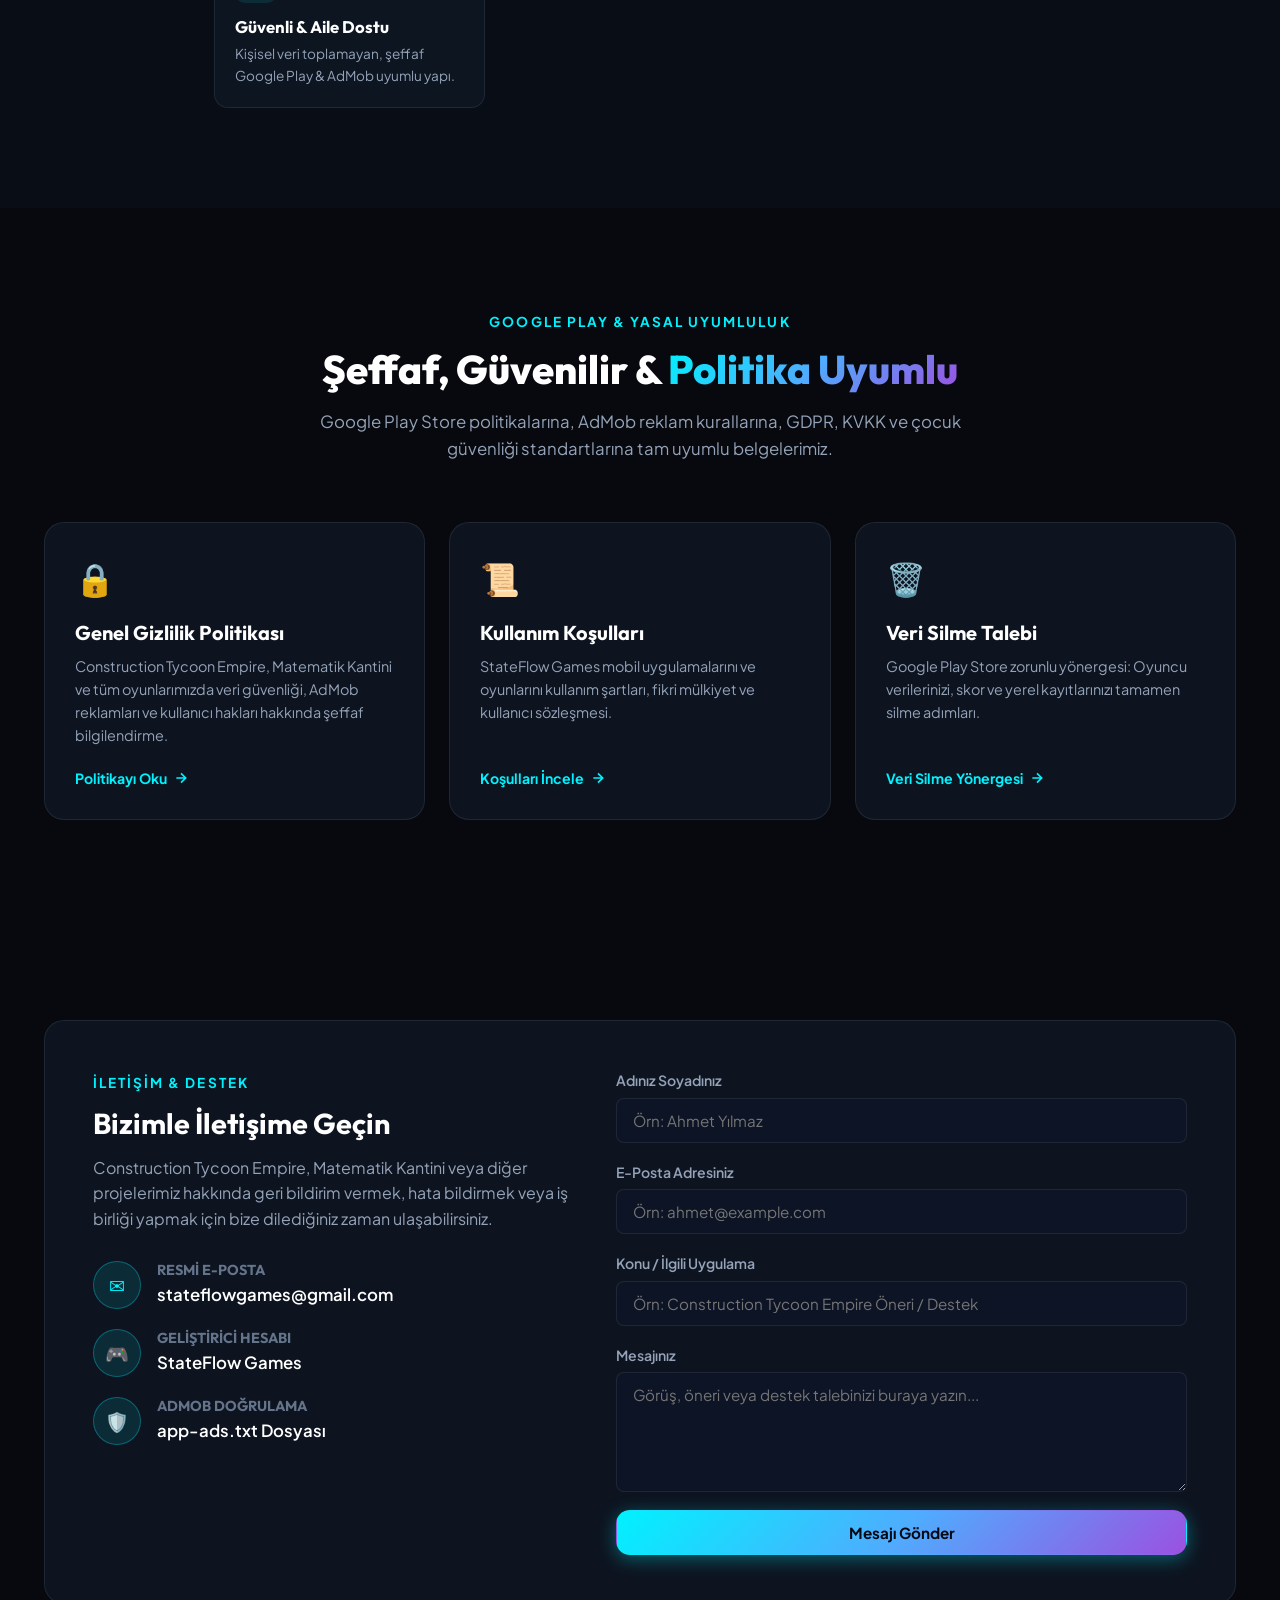
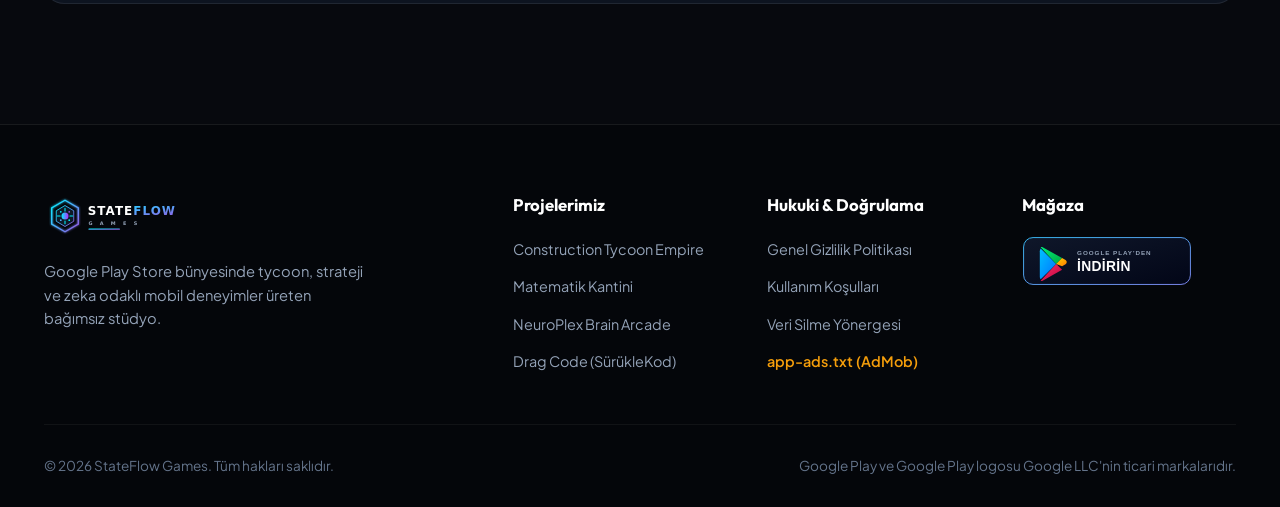
==== commit 99a82229: "Add Construction Tycoon Empire showcase, SEO & GEO AI search schemas, unified privacy policy, robots" ====
--- a/index.html
+++ b/index.html
@@ -3,15 +3,127 @@
 <head>
   <meta charset="UTF-8">
   <meta name="viewport" content="width=device-width, initial-scale=1.0">
-  <title>StateFlow Games | Eğitici, Zeka & Mantık Mobil Oyunları</title>
-  <meta name="description" content="StateFlow Games - Matematik Kantini, NeuroPlex ve Drag Code gibi eğitici, zeka geliştirici ve algoritmik mobil oyun ve uygulamalar.">
-  <meta name="keywords" content="StateFlow Games, Matematik Kantini, Neuroplex, Drag Code, Sürükle Kod, Eğitici Oyunlar, Google Play Games">
-  
+  <title>StateFlow Games | Mobil Tycoon, Strateji & Eğitici Oyun Stüdyosu</title>
+  <meta name="description" content="StateFlow Games - Construction Tycoon Empire, Matematik Kantini ve NeuroPlex gibi strateji, tycoon ve eğitici mobil oyunlar geliştiren bağımsız oyun stüdyosu.">
+  <meta name="keywords" content="StateFlow Games, Construction Tycoon Empire, Matematik Kantini, İnşaat Tycoon, Gökdelen Oyunu, Eğitici Oyunlar, Android Oyunları, Google Play Games, Mobil Tycoon">
+  <meta name="author" content="StateFlow Games">
+  <meta name="robots" content="index, follow, max-image-preview:large, max-snippet:-1, max-video-preview:-1">
+  <link rel="canonical" href="https://muratiumlabs.github.io/stateflow-games/">
+
   <!-- Open Graph / Meta -->
   <meta property="og:type" content="website">
-  <meta property="og:title" content="StateFlow Games | Mobil Oyun & Uygulama Geliştiricisi">
-  <meta property="og:description" content="Matematik, kodlama, zeka ve mantık odaklı mobil oyunlarımızı keşfedin.">
-  <meta property="og:image" content="assets/logo.svg">
+  <meta property="og:site_name" content="StateFlow Games">
+  <meta property="og:url" content="https://muratiumlabs.github.io/stateflow-games/">
+  <meta property="og:title" content="StateFlow Games | Construction Tycoon Empire & Eğitici Oyunlar">
+  <meta property="og:description" content="Gökdelenler dik, inşaat holdingini yönet! Construction Tycoon Empire ve eğitici oyunlarımızı Google Play'de keşfedin.">
+  <meta property="og:image" content="https://muratiumlabs.github.io/stateflow-games/assets/construction-tycoon-empire-banner.jpg">
+  <meta property="og:image:alt" content="Construction Tycoon Empire Oyun Görseli">
+  <meta property="og:locale" content="tr_TR">
+  <meta property="og:locale:alternate" content="en_US">
+
+  <!-- Twitter Cards -->
+  <meta name="twitter:card" content="summary_large_image">
+  <meta name="twitter:title" content="StateFlow Games | Construction Tycoon Empire & Mobil Oyunlar">
+  <meta name="twitter:description" content="Gökdelenler inşa et, malzeme borsasını yönet! StateFlow Games'in yeni tycoon oyununu şimdi keşfedin.">
+  <meta name="twitter:image" content="https://muratiumlabs.github.io/stateflow-games/assets/construction-tycoon-empire-banner.jpg">
+
+  <!-- JSON-LD Structured Data for Google & AI Search (ChatGPT, Gemini, Perplexity) -->
+  <script type="application/ld+json">
+  {
+    "@context": "https://schema.org",
+    "@graph": [
+      {
+        "@type": "Organization",
+        "@id": "https://muratiumlabs.github.io/stateflow-games/#organization",
+        "name": "StateFlow Games",
+        "url": "https://muratiumlabs.github.io/stateflow-games/",
+        "logo": "https://muratiumlabs.github.io/stateflow-games/assets/logo.svg",
+        "email": "stateflowgames@gmail.com",
+        "sameAs": [
+          "https://github.com/muratiumlabs/stateflow-games",
+          "https://play.google.com/store/apps/details?id=com.stateflowgames.constructiontycoonempire",
+          "https://play.google.com/store/apps/details?id=com.muratiumlabs.matematikkantini"
+        ]
+      },
+      {
+        "@type": "WebSite",
+        "@id": "https://muratiumlabs.github.io/stateflow-games/#website",
+        "url": "https://muratiumlabs.github.io/stateflow-games/",
+        "name": "StateFlow Games",
+        "publisher": {
+          "@id": "https://muratiumlabs.github.io/stateflow-games/#organization"
+        },
+        "inLanguage": ["tr-TR", "en-US"]
+      },
+      {
+        "@type": "MobileApplication",
+        "name": "Construction Tycoon Empire",
+        "operatingSystem": "Android",
+        "applicationCategory": "GameApplication",
+        "genre": "Simulation / Tycoon / Strategy",
+        "offers": {
+          "@type": "Offer",
+          "price": "0",
+          "priceCurrency": "USD"
+        },
+        "image": "https://muratiumlabs.github.io/stateflow-games/assets/construction-tycoon-empire-icon.png",
+        "screenshot": "https://muratiumlabs.github.io/stateflow-games/assets/construction-tycoon-empire-banner.jpg",
+        "description": "Gökdelenler dikin, canlı demir ve beton borsasında ticaret yapın, kulelerinizi kiralayarak veya satarak dünyanın en zengin inşaat kralı olun.",
+        "author": {
+          "@id": "https://muratiumlabs.github.io/stateflow-games/#organization"
+        },
+        "installUrl": "https://play.google.com/store/apps/details?id=com.stateflowgames.constructiontycoonempire"
+      },
+      {
+        "@type": "MobileApplication",
+        "name": "Matematik Kantini",
+        "operatingSystem": "Android",
+        "applicationCategory": "GameApplication",
+        "genre": "Educational / Math",
+        "offers": {
+          "@type": "Offer",
+          "price": "0",
+          "priceCurrency": "USD"
+        },
+        "image": "https://muratiumlabs.github.io/stateflow-games/assets/matematik-kantini-icon.png",
+        "description": "4 işlem zihinsel matematik ve kantin işletme oyunu. Eğlenceli karakterler ve ödül çarklarıyla matematik öğrenin.",
+        "author": {
+          "@id": "https://muratiumlabs.github.io/stateflow-games/#organization"
+        },
+        "installUrl": "https://play.google.com/store/apps/details?id=com.muratiumlabs.matematikkantini"
+      },
+      {
+        "@type": "FAQPage",
+        "mainEntity": [
+          {
+            "@type": "Question",
+            "name": "Construction Tycoon Empire nedir ve nasıl oynanır?",
+            "acceptedAnswer": {
+              "@type": "Answer",
+              "text": "Construction Tycoon Empire, oyuncuların gökdelenler inşa ettiği, canlı malzeme borsasında demir ve beton ticareti yaptığı, tamamlanan kuleleri satıp kiralayarak küresel holdinglerini büyüttüğü bir mobil inşaat tycoon oyunudur."
+            }
+          },
+          {
+            "@type": "Question",
+            "name": "StateFlow Games oyunları ücretsiz mi?",
+            "acceptedAnswer": {
+              "@type": "Answer",
+              "text": "Evet, StateFlow Games tarafından geliştirilen tüm mobil oyunlar Google Play Store'da ücretsiz olarak indirilebilir ve oynanabilir."
+            }
+          },
+          {
+            "@type": "Question",
+            "name": "Oyunlar internetsiz (çevrimdışı) oynanabilir mi?",
+            "acceptedAnswer": {
+              "@type": "Answer",
+              "text": "Evet, Construction Tycoon Empire ve Matematik Kantini internetsiz (offline) olarak güvenle oynanabilir. Pasif kira gelirleri ve ilerlemeler cihazınızda yerel olarak saklanır."
+            }
+          }
+        ]
+      }
+    ]
+  }
+  </script>
 
   <!-- Google Fonts -->
   <link rel="preconnect" href="https://fonts.googleapis.com">
@@ -21,6 +133,24 @@
   <!-- CSS -->
   <link rel="stylesheet" href="css/style.css">
   <link rel="icon" type="image/svg+xml" href="assets/logo.svg">
+  <style>
+    .featured-showcase-grid {
+      display: grid;
+      grid-template-columns: 1fr;
+      gap: 16px;
+    }
+    .hero-game-badge-gold {
+      background: linear-gradient(135deg, #f59e0b, #d97706);
+      color: #0f172a;
+      font-weight: 800;
+      padding: 4px 12px;
+      border-radius: 999px;
+      font-size: 0.78rem;
+      letter-spacing: 0.5px;
+      display: inline-block;
+      margin-bottom: 8px;
+    }
+  </style>
 </head>
 <body>
 
@@ -43,12 +173,13 @@
           <li><a href="#legal" class="nav-link">Hukuki & Gizlilik</a></li>
           <li><a href="#contact" class="nav-link">İletişim</a></li>
           <li><a href="privacy-policy.html" class="nav-link" style="color: var(--accent-cyan);">Gizlilik Politikası</a></li>
+          <li><a href="app-ads.txt" class="nav-link" target="_blank" style="color: #f59e0b;">app-ads.txt</a></li>
         </ul>
       </nav>
 
       <div class="nav-actions">
-        <a href="https://play.google.com/store/apps/details?id=com.muratiumlabs.matematikkantini" target="_blank" rel="noopener noreferrer" class="btn btn-primary" style="padding: 9px 18px; font-size: 0.88rem;">
-          Matematik Kantini
+        <a href="#games" class="btn btn-primary" style="padding: 9px 18px; font-size: 0.88rem;">
+          Oyunları Keşfet
         </a>
         <button class="mobile-toggle" aria-label="Menüyü Aç">☰</button>
       </div>
@@ -65,60 +196,63 @@
         </div>
 
         <h1 class="hero-title">
-          Eğitici, Zeka & <br>
-          <span class="gradient-text">Mantık Odaklı Oyunlar</span>
+          Tycoon, Strateji & <br>
+          <span class="gradient-text">Eğitici Mobil Oyunlar</span>
         </h1>
 
         <p class="hero-description">
-          <strong>StateFlow Games</strong> olarak; matematik becerilerini geliştiren, algoritmik düşünmeyi öğreten ve bilişsel yetenekleri güçlendiren yenilikçi mobil uygulamalar ve oyunlar geliştiriyoruz.
+          <strong>StateFlow Games</strong> olarak; inşaat simülasyonlarından matematiksel düşünmeye, algoritmik mantıktan zeka gelişimine kadar her yaştan oyuncu için zengin ve kaliteli mobil deneyimler tasarlıyoruz.
         </p>
 
         <div class="hero-cta">
           <a href="#games" class="btn btn-primary">
-            <span>Projelerimizi İnceleyin</span>
+            <span>Tüm Projelerimiz</span>
             <svg width="18" height="18" viewBox="0 0 24 24" fill="none" stroke="currentColor" stroke-width="2.5"><path d="M7 17l9.2-9.2M17 17V7H7"/></svg>
           </a>
-          <a href="https://play.google.com/store/apps/details?id=com.muratiumlabs.matematikkantini" target="_blank" rel="noopener noreferrer" class="btn btn-secondary">
-            <span>Play Store'da Gör</span>
+          <a href="#games" class="btn btn-secondary">
+            <span>Play Store Kataloğu</span>
           </a>
         </div>
 
         <div class="hero-stats">
           <div class="stat-item">
-            <h3>1</h3>
-            <p>Yayında Oyun</p>
+            <h3>2</h3>
+            <p>Google Play Oyunu</p>
           </div>
           <div class="stat-item">
             <h3>2</h3>
-            <p>Geliştirilen Beta</p>
+            <p>Yeni Proje Betada</p>
           </div>
           <div class="stat-item">
             <h3>%100</h3>
-            <p>Eğitici Odak</p>
-          </div>
-        </div>
-      </div>
-
-      <!-- Hero Visual Card: Matematik Kantini -->
+            <p>Aile & Gizlilik Uyumlu</p>
+          </div>
+        </div>
+      </div>
+
+      <!-- Hero Visual Card: Construction Tycoon Empire (Flagship) -->
       <div class="hero-visual">
         <div class="visual-card-main">
-          <span class="floating-badge">🟢 Play Store'da Yayında</span>
-          <img src="assets/matematik-kantini-ss1.jpg" alt="Matematik Kantini Görsel" class="hero-game-cover">
+          <span class="floating-badge">🔥 Yeni Çıkan Tycoon Oyunu</span>
+          <img src="assets/construction-tycoon-empire-banner.jpg" alt="Construction Tycoon Empire Kapak Görseli" class="hero-game-cover">
           
           <div style="display: flex; justify-content: space-between; align-items: center; margin-bottom: 12px;">
             <div style="display: flex; align-items: center; gap: 12px;">
-              <img src="assets/matematik-kantini-icon.png" alt="Matematik Kantini Logo" style="width: 38px; height: 38px; border-radius: 8px; border: 1px solid rgba(255,255,255,0.1);">
-              <h3 style="font-size: 1.25rem;">Matematik Kantini</h3>
+              <img src="assets/construction-tycoon-empire-icon.png" alt="Construction Tycoon Empire İkon" style="width: 44px; height: 44px; border-radius: 10px; border: 1.5px solid rgba(245, 158, 11, 0.5); background:#0b1936;">
+              <div>
+                <h3 style="font-size: 1.15rem; line-height: 1.2;">Construction Tycoon Empire</h3>
+                <span style="color: #f59e0b; font-weight: 700; font-size: 0.8rem;">İnşaat & Gökdelen Holdingi</span>
+              </div>
             </div>
-            <span style="color: #34d399; font-weight: 700; font-size: 0.88rem;">Eğitici Oyun</span>
+            <span style="color: #38bdf8; font-weight: 800; font-size: 0.85rem; background:rgba(56, 189, 248, 0.1); padding: 4px 10px; border-radius: 8px;">Android</span>
           </div>
           
           <p style="color: var(--text-muted); font-size: 0.88rem; margin-bottom: 16px;">
-            Kantin şefi olun, eğlenceli siparişleri hazırlayın ve 4 işlem zihinsel matematikte rekorlar kırın!
+            Gökdelenler dik, demir ve beton borsasında al-sat yap, kulelerini kiraya vererek Forbes milyarderler listesinde zirveye tırman!
           </p>
 
-          <a href="https://play.google.com/store/apps/details?id=com.muratiumlabs.matematikkantini" target="_blank" rel="noopener noreferrer" class="btn btn-primary" style="width: 100%; font-size: 0.9rem;">
-            Google Play'den İndir
+          <a href="https://play.google.com/store/apps/details?id=com.stateflowgames.constructiontycoonempire" target="_blank" rel="noopener noreferrer" class="btn btn-primary" style="width: 100%; font-size: 0.9rem; justify-content: center;">
+            Google Play Store'da İncele
           </a>
         </div>
       </div>
@@ -132,13 +266,14 @@
         <span class="section-tag">Uygulama & Oyun Kataloğu</span>
         <h2 class="section-title">Geliştirdiğimiz <span class="gradient-text">Projelerimiz</span></h2>
         <p class="section-description">
-          Matematik Kantini, NeuroPlex ve Drag Code gibi zihin açıcı, eğitici ve eğlenceli mobil projelerimiz.
+          Construction Tycoon Empire, Matematik Kantini, NeuroPlex ve Drag Code gibi zihin açıcı, eğitici ve eğlenceli mobil projelerimiz.
         </p>
       </div>
 
       <!-- Category Filter Tabs -->
       <div class="filter-tabs">
         <button class="filter-btn active" data-filter="all">Tümü</button>
+        <button class="filter-btn" data-filter="Tycoon & Strateji">Tycoon & Strateji</button>
         <button class="filter-btn" data-filter="Eğitici & Matematik">Eğitici & Matematik</button>
         <button class="filter-btn" data-filter="Zeka & Hafıza">Zeka & Hafıza</button>
         <button class="filter-btn" data-filter="Kodlama & Mantık">Kodlama & Mantık</button>
@@ -157,19 +292,24 @@
       <div>
         <span class="section-tag">Hakkımızda</span>
         <h2 class="section-title" style="margin-bottom: 20px;">
-          Öğrenmeyi ve Zihinsel Gelişimi <span class="gradient-text">Eğlenceye Dönüştürüyoruz</span>
+          Strateji, Eğlence ve Zihinsel Gelişimi <span class="gradient-text">Tek Çatıda Buluşturuyoruz</span>
         </h2>
         <p style="color: var(--text-muted); font-size: 1.05rem; margin-bottom: 20px; line-height: 1.7;">
-          <strong>StateFlow Games</strong>, öğrencilerin ve her yaştan kullanıcının matematiksel düşünme, kodlama mantığı ve bilişsel yeteneklerini güçlendirmeyi amaçlayan bağımsız bir mobil geliştirme stüdyosudur.
+          <strong>StateFlow Games</strong>; hem derinlikli ekonomi ve yönetim simülasyonları hem de matematik, kodlama ve bilişsel yetenekleri güçlendiren eğitici oyunlar üreten bağımsız bir mobil stüdyodur.
         </p>
         <p style="color: var(--text-muted); font-size: 0.98rem; line-height: 1.7;">
-          Oyunlarımızda karmaşık ve gereksiz öğeler yerine doğrudan zihinsel egzersize, pratik öğrenmeye ve akıcı kullanıcı deneyimine odaklanıyoruz.
+          Oyunlarımızda akıcı oynanışa, adil oyun mekaniklerine ve şeffaf kullanıcı deneyimine odaklanıyoruz.
         </p>
 
         <div class="about-features" style="grid-template-columns: repeat(auto-fit, minmax(240px, 1fr));">
           <div class="feature-box">
+            <div class="feature-icon">🏢</div>
+            <h4>Tycoon & Strateji</h4>
+            <p>Gökdelen inşaatı, borsa simülasyonu ve kurumsal holding yönetimi.</p>
+          </div>
+          <div class="feature-box">
             <div class="feature-icon">📐</div>
-            <h4>Matematik & Mantık</h4>
+            <h4>Matematik & Zeka</h4>
             <p>Dört işlem ve pratik hesaplama hızını artıran eğlenceli kurgular.</p>
           </div>
           <div class="feature-box">
@@ -178,14 +318,9 @@
             <p>Blok tabanlı sürükle-bırak mantığıyla algoritmik düşünme temelleri.</p>
           </div>
           <div class="feature-box">
-            <div class="feature-icon">🧠</div>
-            <h4>Bilişsel Egzersizler</h4>
-            <p>Hafıza, dikkat ve refleks geliştiren dinamik mini oyunlar.</p>
-          </div>
-          <div class="feature-box">
             <div class="feature-icon">🛡️</div>
             <h4>Güvenli & Aile Dostu</h4>
-            <p>Öğrenciler ve aileler için güvenli, şeffaf Google Play uyumlu yapı.</p>
+            <p>Kişisel veri toplamayan, şeffaf Google Play & AdMob uyumlu yapı.</p>
           </div>
         </div>
       </div>
@@ -199,7 +334,7 @@
         <span class="section-tag">Google Play & Yasal Uyumluluk</span>
         <h2 class="section-title">Şeffaf, Güvenilir & <span class="gradient-text">Politika Uyumlu</span></h2>
         <p class="section-description">
-          Google Play Store politikalarına, GDPR, KVKK ve çocuk güvenliği kurallarına tam uyumlu yasal belgelerimiz.
+          Google Play Store politikalarına, AdMob reklam kurallarına, GDPR, KVKK ve çocuk güvenliği standartlarına tam uyumlu belgelerimiz.
         </p>
       </div>
 
@@ -207,8 +342,8 @@
         <!-- Privacy Policy Card -->
         <a href="privacy-policy.html" class="legal-card">
           <div class="legal-card-icon">🔒</div>
-          <h3>Gizlilik Politikası</h3>
-          <p>Matematik Kantini, NeuroPlex ve Drag Code oyunlarımızda veri güvenliği, AdMob reklamları ve kullanıcı hakları hakkında şeffaf bilgilendirme.</p>
+          <h3>Genel Gizlilik Politikası</h3>
+          <p>Construction Tycoon Empire, Matematik Kantini ve tüm oyunlarımızda veri güvenliği, AdMob reklamları ve kullanıcı hakları hakkında şeffaf bilgilendirme.</p>
           <span class="legal-link-text">
             Politikayı Oku
             <svg width="16" height="16" viewBox="0 0 24 24" fill="none" stroke="currentColor" stroke-width="2.5"><path d="M5 12h14M12 5l7 7-7 7"/></svg>
@@ -230,7 +365,7 @@
         <a href="data-deletion.html" class="legal-card">
           <div class="legal-card-icon">🗑️</div>
           <h3>Veri Silme Talebi</h3>
-          <p>Google Play Store zorunlu yönergesi: Oyuncu verilerinizi, skor ve kayıtlarınızı tamamen silme adımları.</p>
+          <p>Google Play Store zorunlu yönergesi: Oyuncu verilerinizi, skor ve yerel kayıtlarınızı tamamen silme adımları.</p>
           <span class="legal-link-text">
             Veri Silme Yönergesi
             <svg width="16" height="16" viewBox="0 0 24 24" fill="none" stroke="currentColor" stroke-width="2.5"><path d="M5 12h14M12 5l7 7-7 7"/></svg>
@@ -248,7 +383,7 @@
           <span class="section-tag">İletişim & Destek</span>
           <h3>Bizimle İletişime Geçin</h3>
           <p>
-            Matematik Kantini, NeuroPlex veya Drag Code projelerimiz hakkında geri bildirim vermek, hata bildirmek veya destek almak için bize dilediğiniz zaman ulaşabilirsiniz.
+            Construction Tycoon Empire, Matematik Kantini veya diğer projelerimiz hakkında geri bildirim vermek, hata bildirmek veya iş birliği yapmak için bize dilediğiniz zaman ulaşabilirsiniz.
           </p>
 
           <div class="contact-methods">
@@ -261,7 +396,7 @@
             </div>
 
             <div class="contact-method-item">
-              <div class="contact-icon-circle">🤖</div>
+              <div class="contact-icon-circle">🎮</div>
               <div class="contact-method-text">
                 <h5>Geliştirici Hesabı</h5>
                 <span>StateFlow Games</span>
@@ -269,10 +404,10 @@
             </div>
 
             <div class="contact-method-item">
-              <div class="contact-icon-circle">⚡</div>
+              <div class="contact-icon-circle">🛡️</div>
               <div class="contact-method-text">
-                <h5>Destek Süresi</h5>
-                <span>En kısa sürede doğrudan yanıt</span>
+                <h5>AdMob Doğrulama</h5>
+                <a href="app-ads.txt" target="_blank">app-ads.txt Dosyası</a>
               </div>
             </div>
           </div>
@@ -292,7 +427,7 @@
 
           <div class="form-group">
             <label for="gameSelect">Konu / İlgili Uygulama</label>
-            <input type="text" id="gameSelect" class="form-input" placeholder="Örn: Matematik Kantini Öneri / Destek">
+            <input type="text" id="gameSelect" class="form-input" placeholder="Örn: Construction Tycoon Empire Öneri / Destek">
           </div>
 
           <div class="form-group">
@@ -325,13 +460,14 @@
             <img src="assets/logo.svg" alt="StateFlow Games" style="height: 42px;">
           </a>
           <p>
-            Google Play Store bünyesinde matematik, kodlama ve zeka odaklı mobil deneyimler üreten bağımsız stüdyo.
+            Google Play Store bünyesinde tycoon, strateji ve zeka odaklı mobil deneyimler üreten bağımsız stüdyo.
           </p>
         </div>
 
         <div class="footer-col">
           <h4>Projelerimiz</h4>
           <ul class="footer-links">
+            <li><a href="#games">Construction Tycoon Empire</a></li>
             <li><a href="#games">Matematik Kantini</a></li>
             <li><a href="#games">NeuroPlex Brain Arcade</a></li>
             <li><a href="#games">Drag Code (SürükleKod)</a></li>
@@ -339,17 +475,18 @@
         </div>
 
         <div class="footer-col">
-          <h4>Hukuki Belgeler</h4>
+          <h4>Hukuki & Doğrulama</h4>
           <ul class="footer-links">
-            <li><a href="privacy-policy.html">Gizlilik Politikası</a></li>
+            <li><a href="privacy-policy.html">Genel Gizlilik Politikası</a></li>
             <li><a href="terms-of-service.html">Kullanım Koşulları</a></li>
             <li><a href="data-deletion.html">Veri Silme Yönergesi</a></li>
+            <li><a href="app-ads.txt" target="_blank" style="color: #f59e0b; font-weight: 600;">app-ads.txt (AdMob)</a></li>
           </ul>
         </div>
 
         <div class="footer-col">
           <h4>Mağaza</h4>
-          <a href="https://play.google.com/store/apps/details?id=com.muratiumlabs.matematikkantini" target="_blank" rel="noopener noreferrer" style="display: block; margin-top: 10px;">
+          <a href="https://play.google.com/store/apps/details?id=com.stateflowgames.constructiontycoonempire" target="_blank" rel="noopener noreferrer" style="display: block; margin-top: 10px;">
             <img src="assets/google-play-badge.svg" alt="Google Play'den İndirin" style="max-width: 170px; height: auto;">
           </a>
         </div>
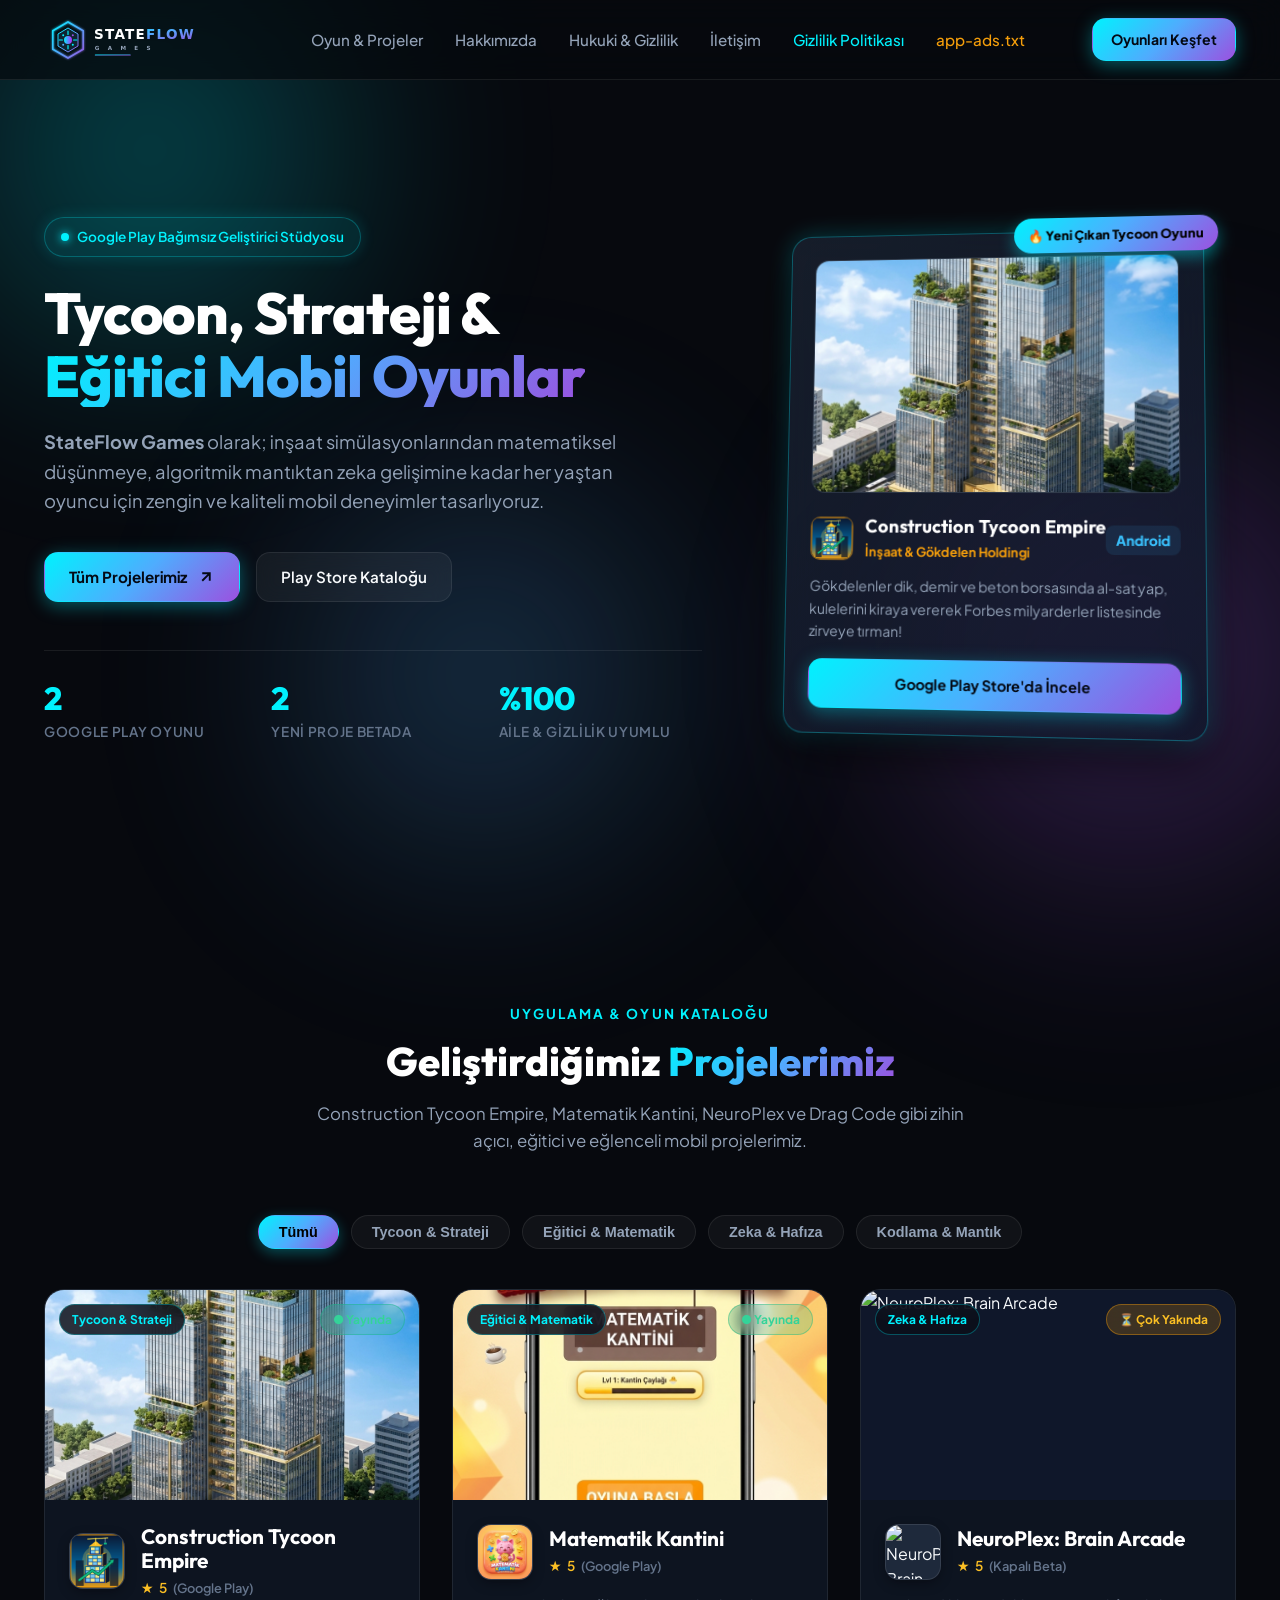
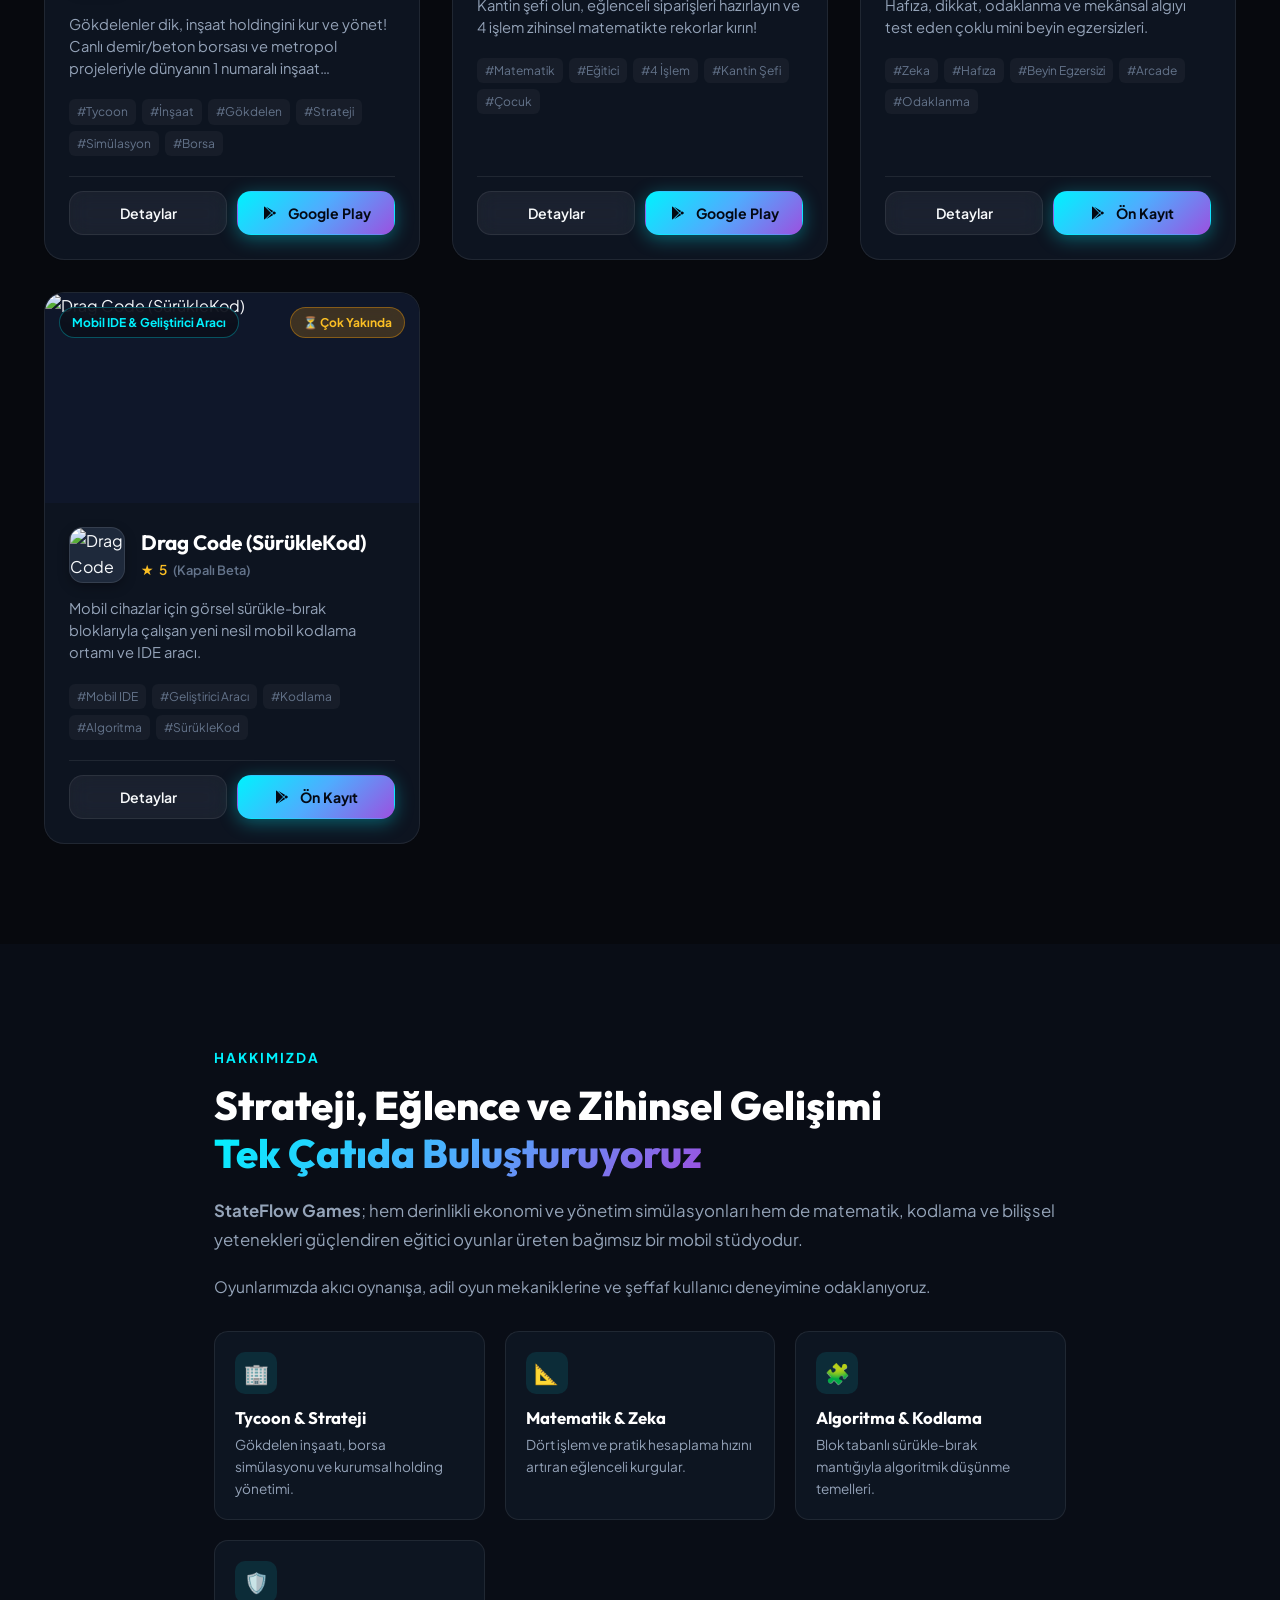
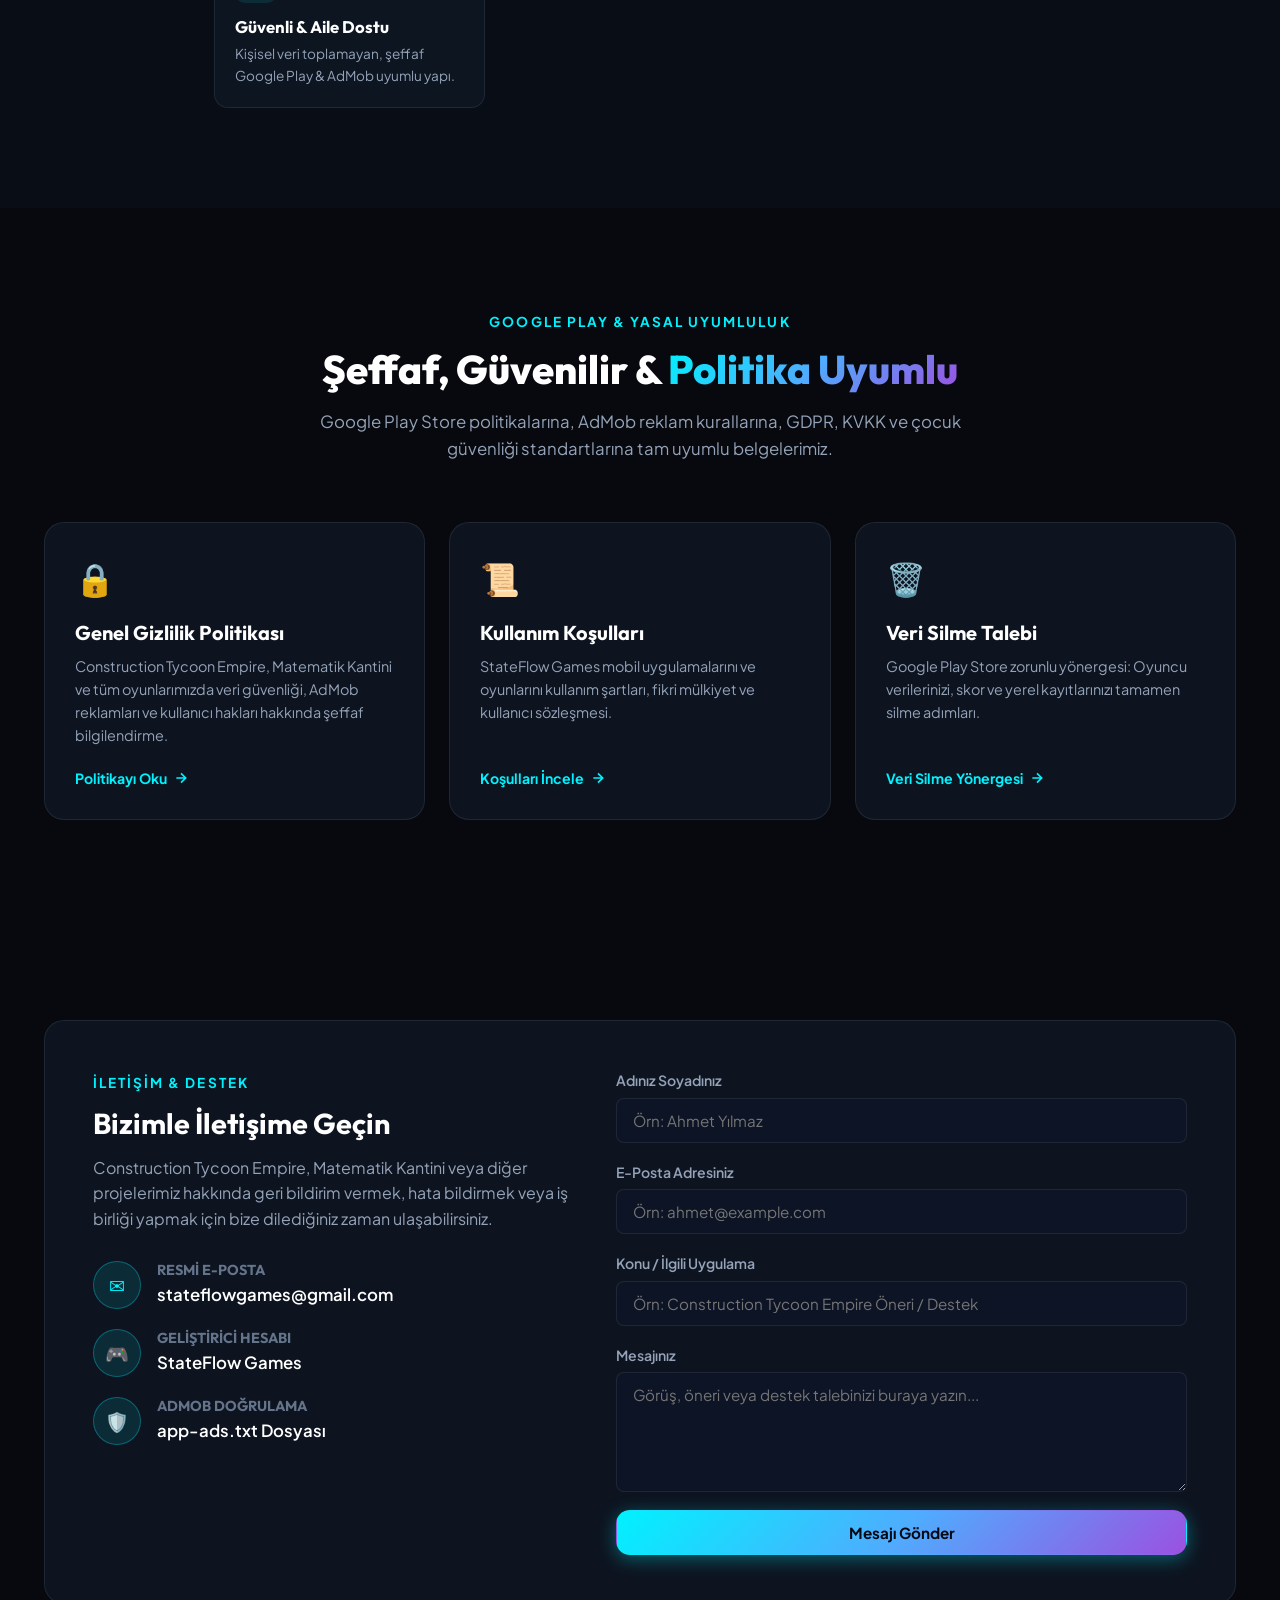
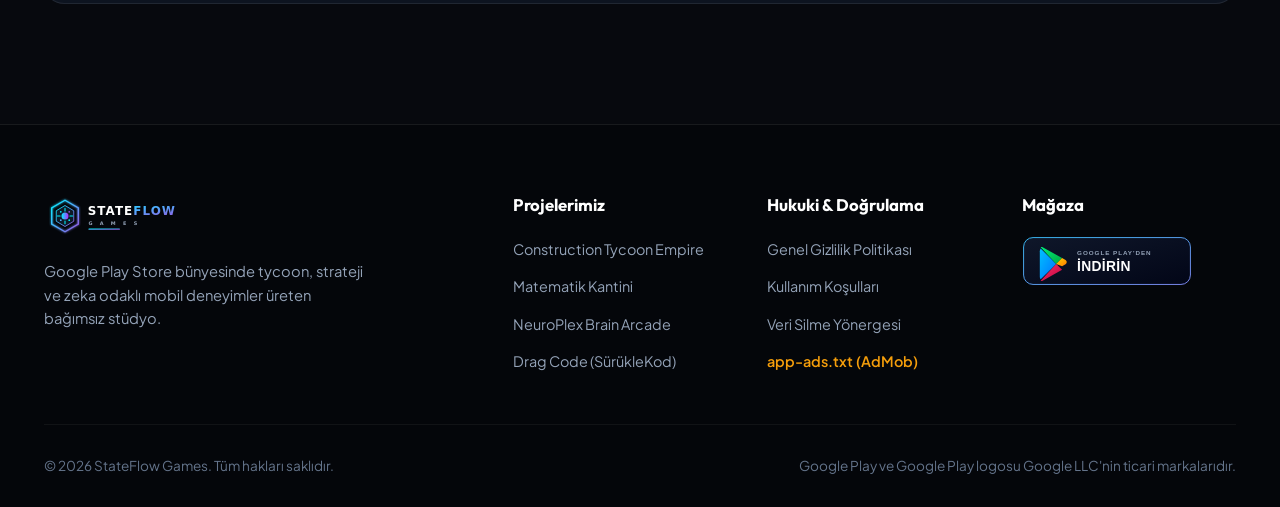
==== commit 7b58d247: "Configure primary domain to https://stateflowgames.netlify.app and add clean URL redirects" ====
--- a/index.html
+++ b/index.html
@@ -1,4 +1,4 @@
-<!DOCTYPE html>
+﻿<!DOCTYPE html>
 <html lang="tr">
 <head>
   <meta charset="UTF-8">
@@ -8,15 +8,15 @@
   <meta name="keywords" content="StateFlow Games, Construction Tycoon Empire, Matematik Kantini, İnşaat Tycoon, Gökdelen Oyunu, Eğitici Oyunlar, Android Oyunları, Google Play Games, Mobil Tycoon">
   <meta name="author" content="StateFlow Games">
   <meta name="robots" content="index, follow, max-image-preview:large, max-snippet:-1, max-video-preview:-1">
-  <link rel="canonical" href="https://muratiumlabs.github.io/stateflow-games/">
+  <link rel="canonical" href="https://stateflowgames.netlify.app/">
 
   <!-- Open Graph / Meta -->
   <meta property="og:type" content="website">
   <meta property="og:site_name" content="StateFlow Games">
-  <meta property="og:url" content="https://muratiumlabs.github.io/stateflow-games/">
+  <meta property="og:url" content="https://stateflowgames.netlify.app/">
   <meta property="og:title" content="StateFlow Games | Construction Tycoon Empire & Eğitici Oyunlar">
   <meta property="og:description" content="Gökdelenler dik, inşaat holdingini yönet! Construction Tycoon Empire ve eğitici oyunlarımızı Google Play'de keşfedin.">
-  <meta property="og:image" content="https://muratiumlabs.github.io/stateflow-games/assets/construction-tycoon-empire-banner.jpg">
+  <meta property="og:image" content="https://stateflowgames.netlify.app/assets/construction-tycoon-empire-banner.jpg">
   <meta property="og:image:alt" content="Construction Tycoon Empire Oyun Görseli">
   <meta property="og:locale" content="tr_TR">
   <meta property="og:locale:alternate" content="en_US">
@@ -25,7 +25,7 @@
   <meta name="twitter:card" content="summary_large_image">
   <meta name="twitter:title" content="StateFlow Games | Construction Tycoon Empire & Mobil Oyunlar">
   <meta name="twitter:description" content="Gökdelenler inşa et, malzeme borsasını yönet! StateFlow Games'in yeni tycoon oyununu şimdi keşfedin.">
-  <meta name="twitter:image" content="https://muratiumlabs.github.io/stateflow-games/assets/construction-tycoon-empire-banner.jpg">
+  <meta name="twitter:image" content="https://stateflowgames.netlify.app/assets/construction-tycoon-empire-banner.jpg">
 
   <!-- JSON-LD Structured Data for Google & AI Search (ChatGPT, Gemini, Perplexity) -->
   <script type="application/ld+json">
@@ -34,10 +34,10 @@
     "@graph": [
       {
         "@type": "Organization",
-        "@id": "https://muratiumlabs.github.io/stateflow-games/#organization",
+        "@id": "https://stateflowgames.netlify.app/#organization",
         "name": "StateFlow Games",
-        "url": "https://muratiumlabs.github.io/stateflow-games/",
-        "logo": "https://muratiumlabs.github.io/stateflow-games/assets/logo.svg",
+        "url": "https://stateflowgames.netlify.app/",
+        "logo": "https://stateflowgames.netlify.app/assets/logo.svg",
         "email": "stateflowgames@gmail.com",
         "sameAs": [
           "https://github.com/muratiumlabs/stateflow-games",
@@ -47,11 +47,11 @@
       },
       {
         "@type": "WebSite",
-        "@id": "https://muratiumlabs.github.io/stateflow-games/#website",
-        "url": "https://muratiumlabs.github.io/stateflow-games/",
+        "@id": "https://stateflowgames.netlify.app/#website",
+        "url": "https://stateflowgames.netlify.app/",
         "name": "StateFlow Games",
         "publisher": {
-          "@id": "https://muratiumlabs.github.io/stateflow-games/#organization"
+          "@id": "https://stateflowgames.netlify.app/#organization"
         },
         "inLanguage": ["tr-TR", "en-US"]
       },
@@ -66,11 +66,11 @@
           "price": "0",
           "priceCurrency": "USD"
         },
-        "image": "https://muratiumlabs.github.io/stateflow-games/assets/construction-tycoon-empire-icon.png",
-        "screenshot": "https://muratiumlabs.github.io/stateflow-games/assets/construction-tycoon-empire-banner.jpg",
+        "image": "https://stateflowgames.netlify.app/assets/construction-tycoon-empire-icon.png",
+        "screenshot": "https://stateflowgames.netlify.app/assets/construction-tycoon-empire-banner.jpg",
         "description": "Gökdelenler dikin, canlı demir ve beton borsasında ticaret yapın, kulelerinizi kiralayarak veya satarak dünyanın en zengin inşaat kralı olun.",
         "author": {
-          "@id": "https://muratiumlabs.github.io/stateflow-games/#organization"
+          "@id": "https://stateflowgames.netlify.app/#organization"
         },
         "installUrl": "https://play.google.com/store/apps/details?id=com.stateflowgames.constructiontycoonempire"
       },
@@ -85,10 +85,10 @@
           "price": "0",
           "priceCurrency": "USD"
         },
-        "image": "https://muratiumlabs.github.io/stateflow-games/assets/matematik-kantini-icon.png",
+        "image": "https://stateflowgames.netlify.app/assets/matematik-kantini-icon.png",
         "description": "4 işlem zihinsel matematik ve kantin işletme oyunu. Eğlenceli karakterler ve ödül çarklarıyla matematik öğrenin.",
         "author": {
-          "@id": "https://muratiumlabs.github.io/stateflow-games/#organization"
+          "@id": "https://stateflowgames.netlify.app/#organization"
         },
         "installUrl": "https://play.google.com/store/apps/details?id=com.muratiumlabs.matematikkantini"
       },
@@ -504,3 +504,4 @@
   <script src="js/main.js"></script>
 </body>
 </html>
+
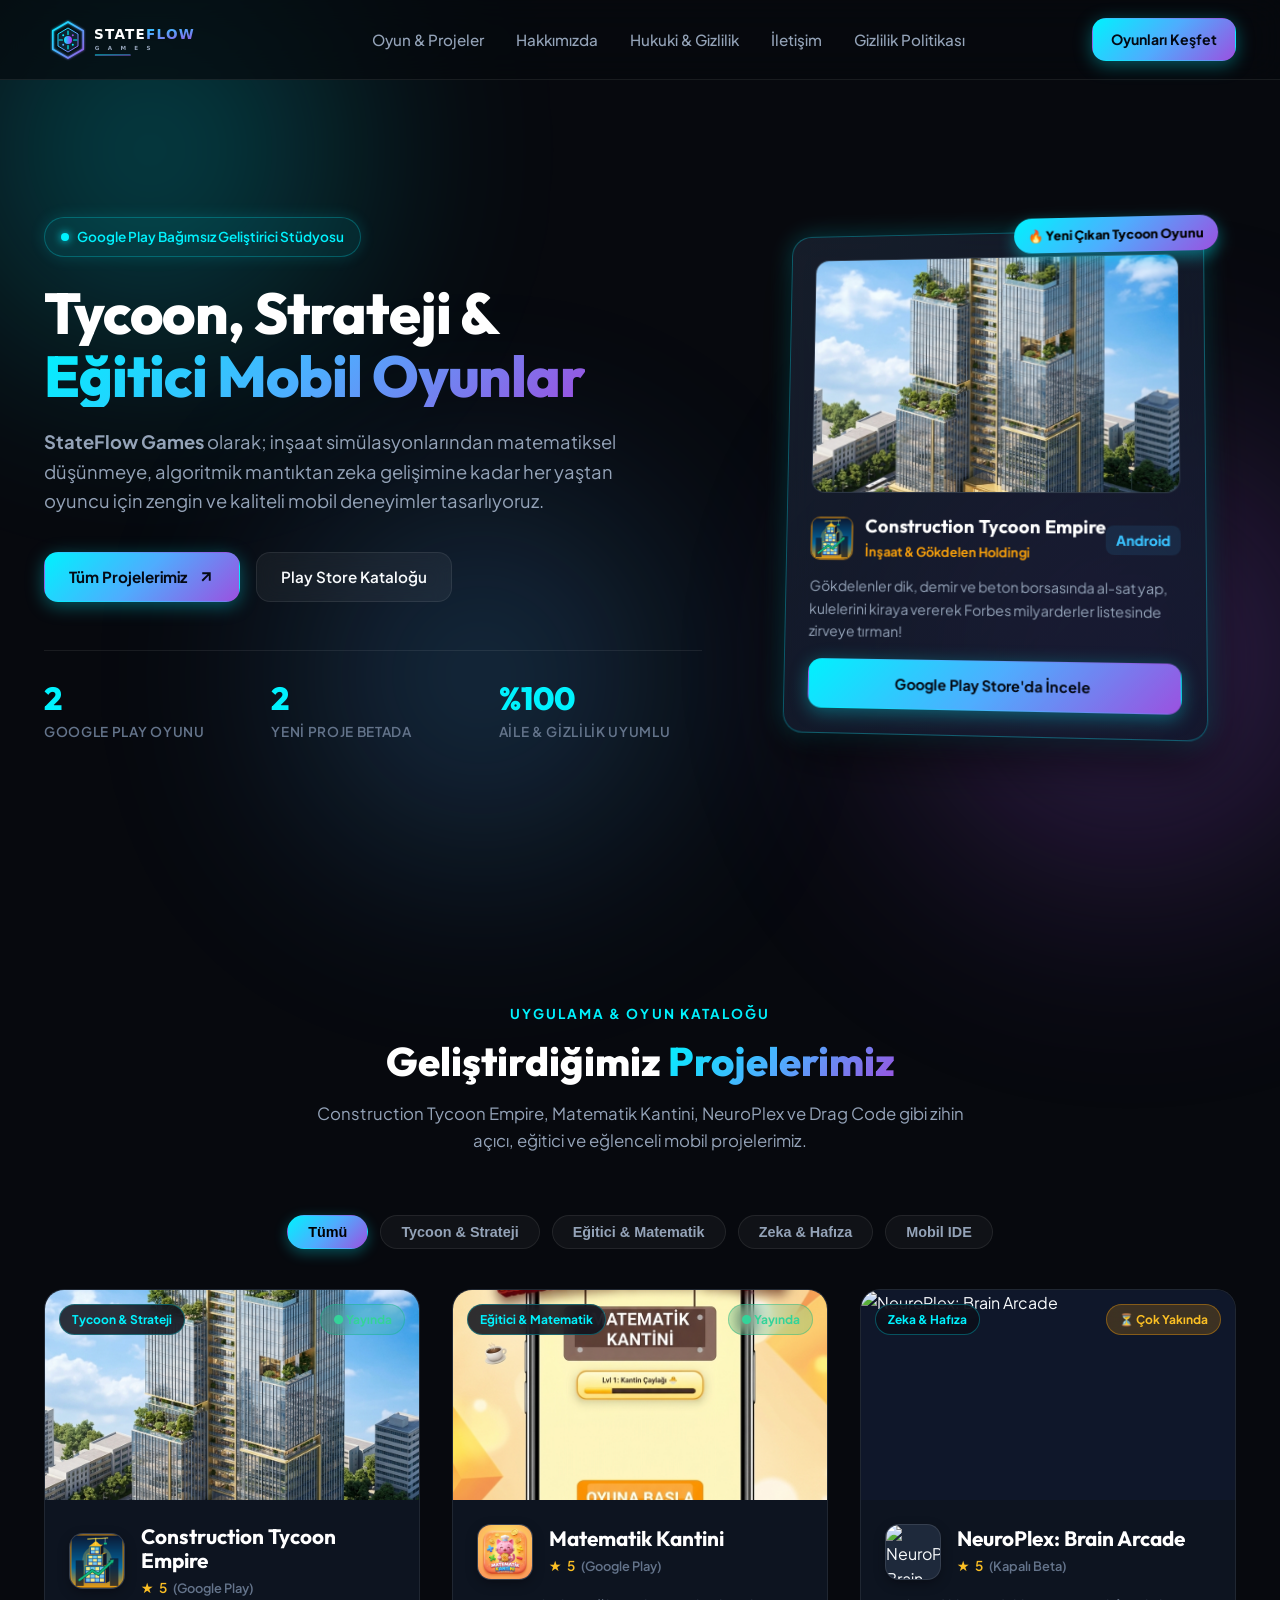
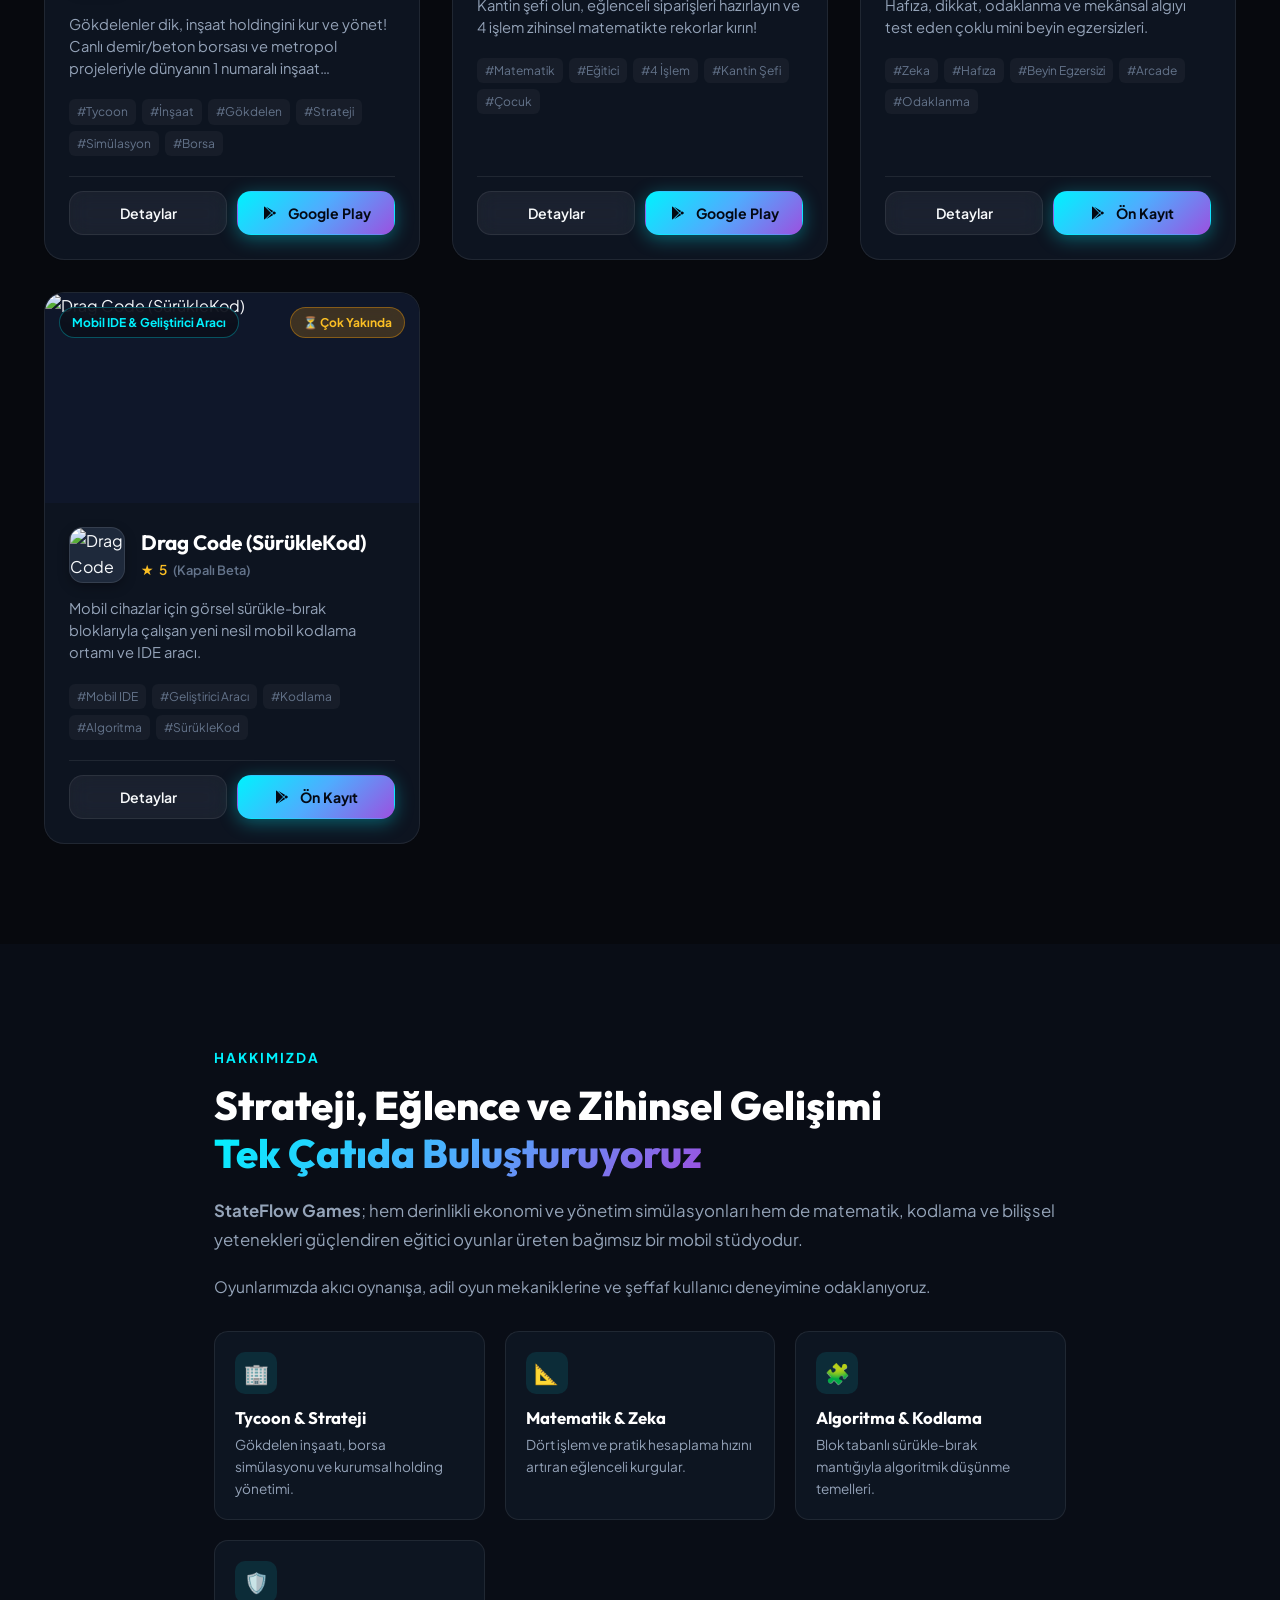
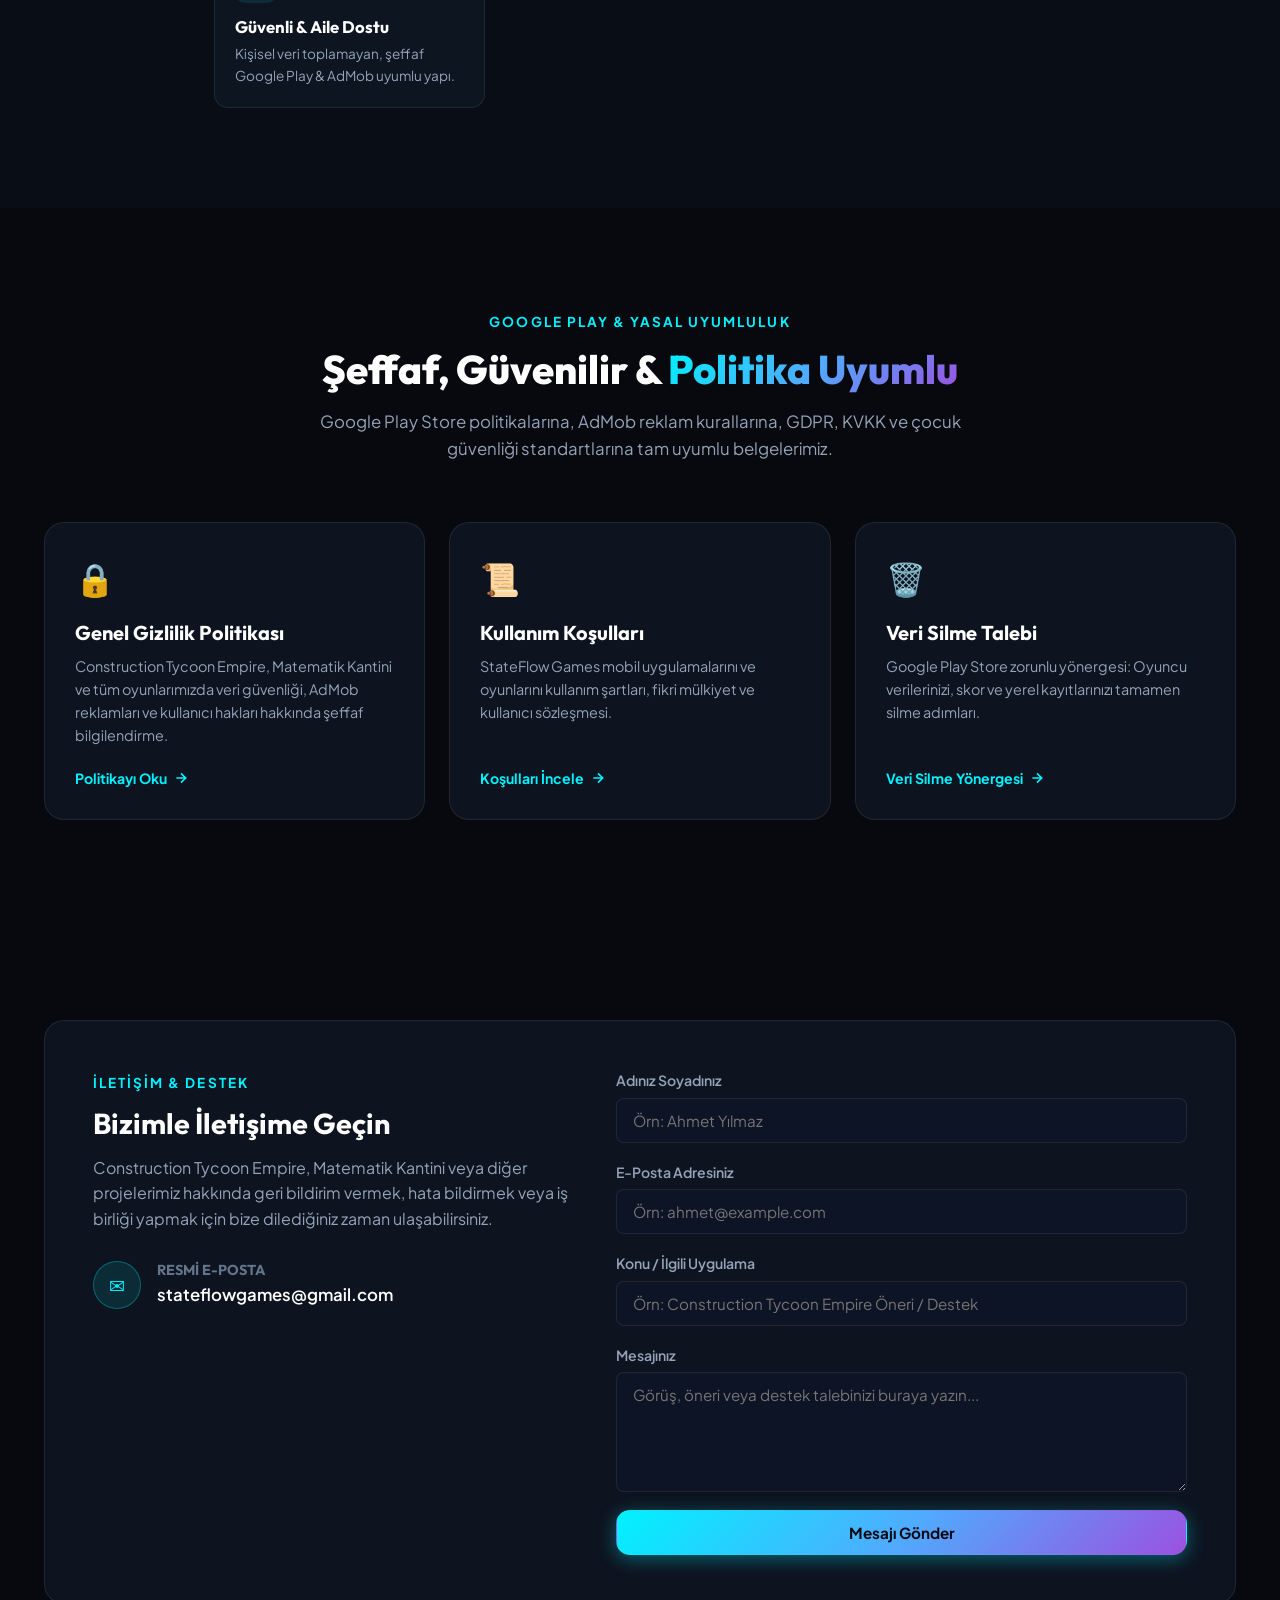
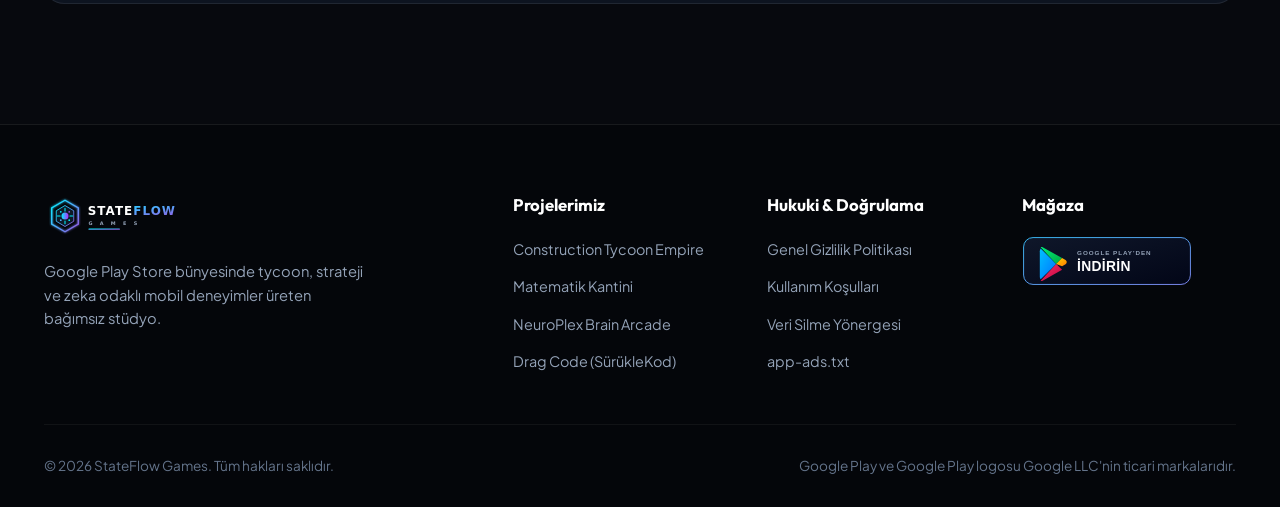
==== commit a3148940: "Polish UI: remove AdMob badge from nav/contact, clean footer links, fix Drag Code filter tab" ====
--- a/index.html
+++ b/index.html
@@ -1,4 +1,4 @@
-﻿<!DOCTYPE html>
+<!DOCTYPE html>
 <html lang="tr">
 <head>
   <meta charset="UTF-8">
@@ -172,8 +172,7 @@
           <li><a href="#about" class="nav-link">Hakkımızda</a></li>
           <li><a href="#legal" class="nav-link">Hukuki & Gizlilik</a></li>
           <li><a href="#contact" class="nav-link">İletişim</a></li>
-          <li><a href="privacy-policy.html" class="nav-link" style="color: var(--accent-cyan);">Gizlilik Politikası</a></li>
-          <li><a href="app-ads.txt" class="nav-link" target="_blank" style="color: #f59e0b;">app-ads.txt</a></li>
+          <li><a href="privacy-policy.html" class="nav-link">Gizlilik Politikası</a></li>
         </ul>
       </nav>
 
@@ -276,7 +275,7 @@
         <button class="filter-btn" data-filter="Tycoon & Strateji">Tycoon & Strateji</button>
         <button class="filter-btn" data-filter="Eğitici & Matematik">Eğitici & Matematik</button>
         <button class="filter-btn" data-filter="Zeka & Hafıza">Zeka & Hafıza</button>
-        <button class="filter-btn" data-filter="Kodlama & Mantık">Kodlama & Mantık</button>
+        <button class="filter-btn" data-filter="Mobil IDE & Geliştirici Aracı">Mobil IDE</button>
       </div>
 
       <!-- Dynamic Games Grid (Populated via JS) -->
@@ -395,21 +394,6 @@
               </div>
             </div>
 
-            <div class="contact-method-item">
-              <div class="contact-icon-circle">🎮</div>
-              <div class="contact-method-text">
-                <h5>Geliştirici Hesabı</h5>
-                <span>StateFlow Games</span>
-              </div>
-            </div>
-
-            <div class="contact-method-item">
-              <div class="contact-icon-circle">🛡️</div>
-              <div class="contact-method-text">
-                <h5>AdMob Doğrulama</h5>
-                <a href="app-ads.txt" target="_blank">app-ads.txt Dosyası</a>
-              </div>
-            </div>
           </div>
         </div>
 
@@ -480,7 +464,7 @@
             <li><a href="privacy-policy.html">Genel Gizlilik Politikası</a></li>
             <li><a href="terms-of-service.html">Kullanım Koşulları</a></li>
             <li><a href="data-deletion.html">Veri Silme Yönergesi</a></li>
-            <li><a href="app-ads.txt" target="_blank" style="color: #f59e0b; font-weight: 600;">app-ads.txt (AdMob)</a></li>
+            <li><a href="app-ads.txt" target="_blank">app-ads.txt</a></li>
           </ul>
         </div>
 
